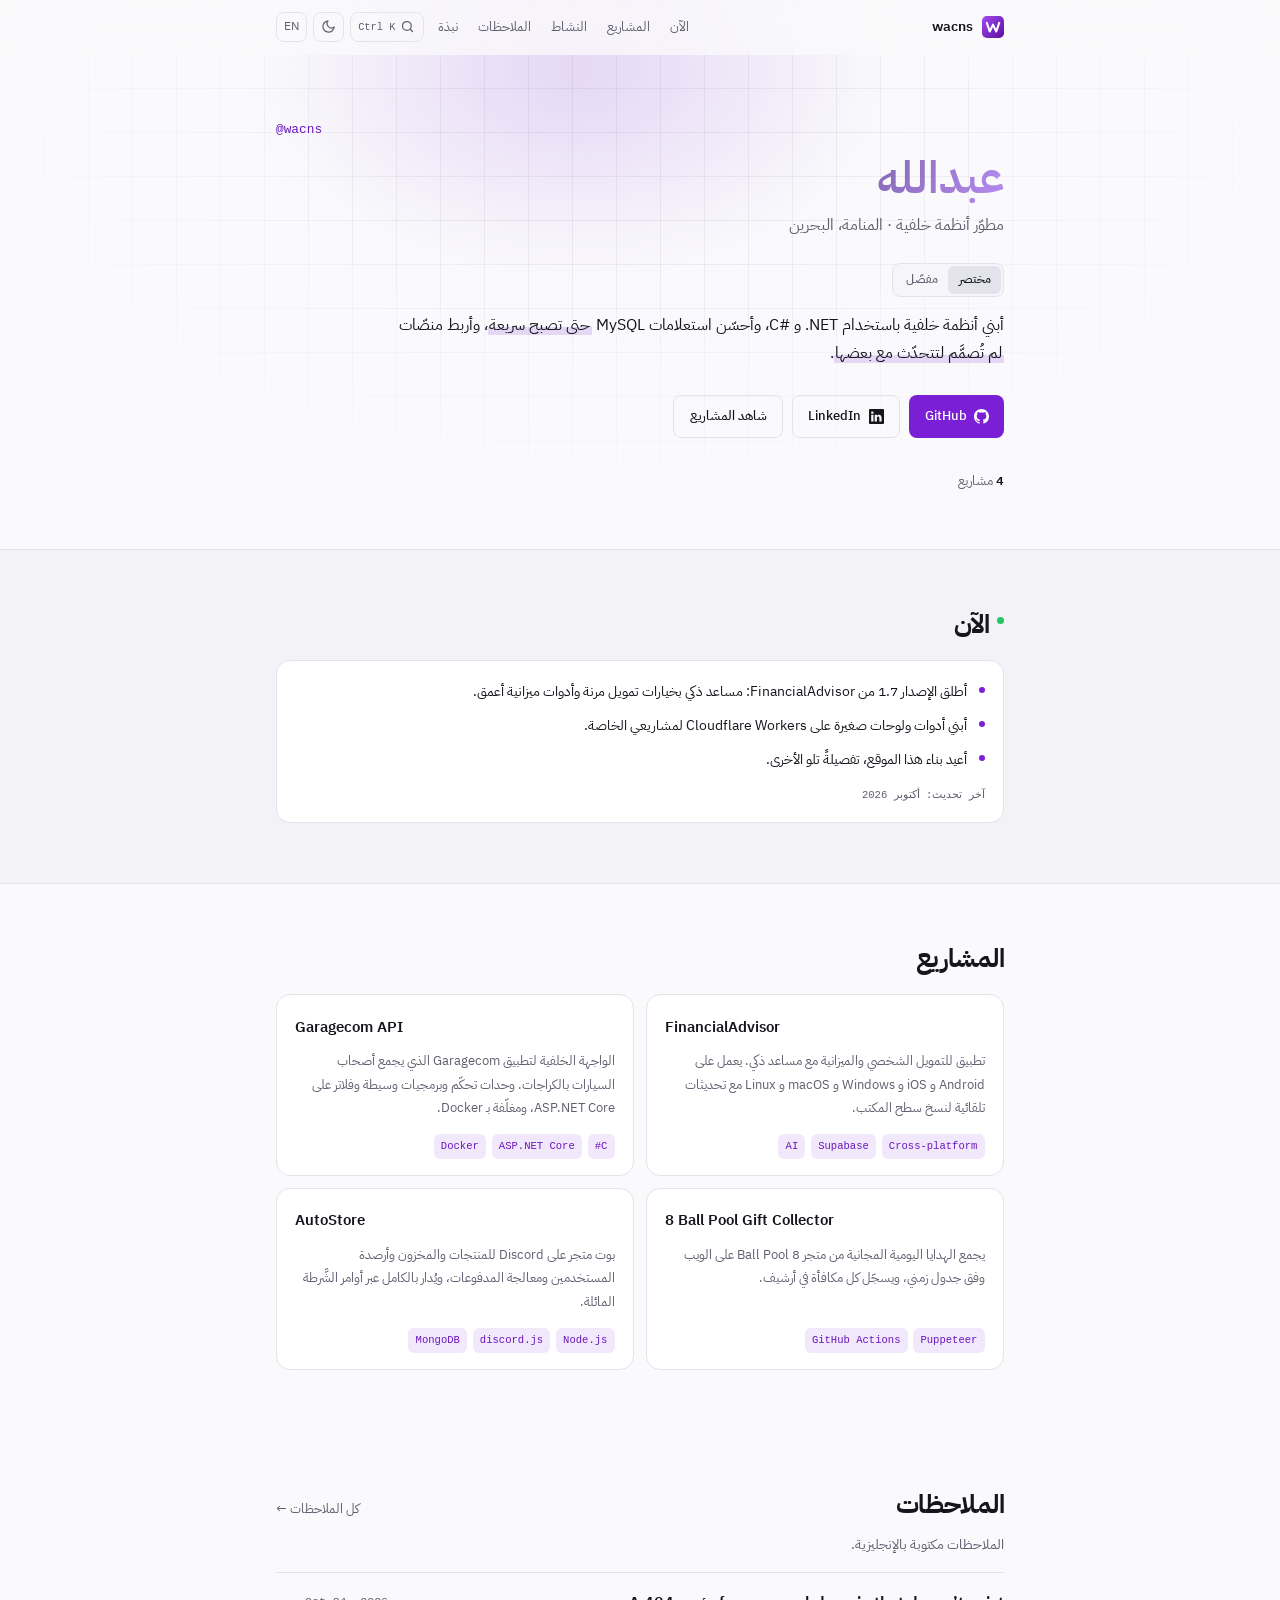
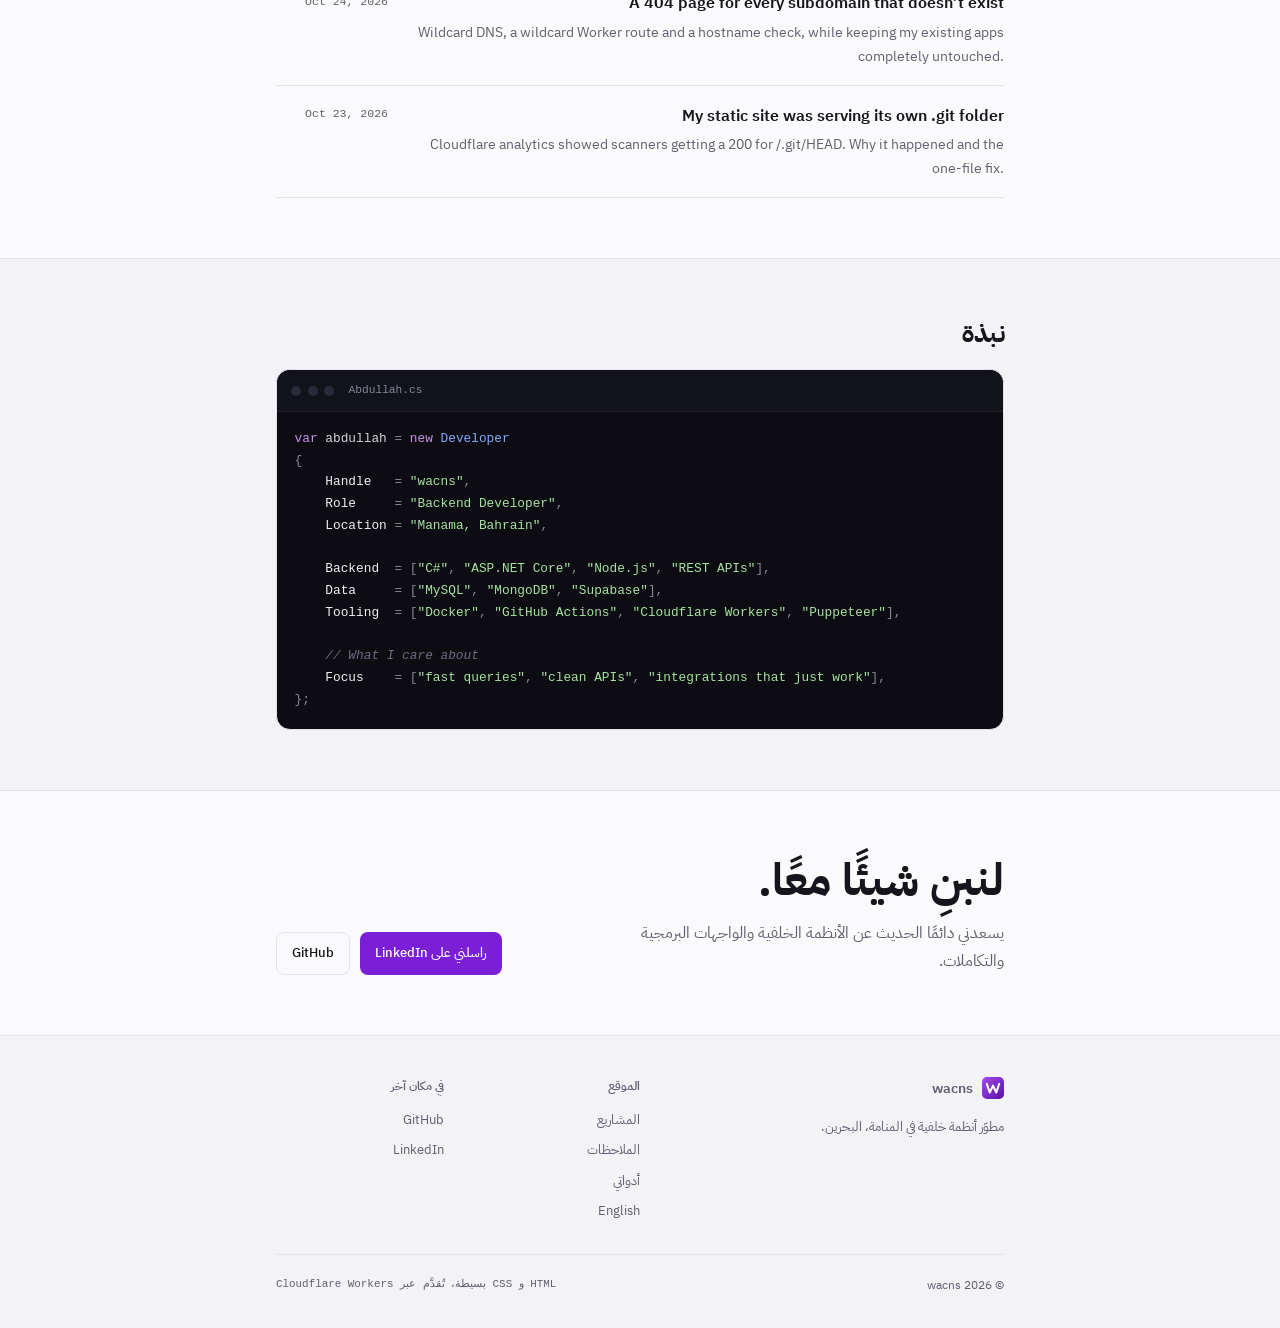
==== ar/index.html @ f0d02ed9 "Add notes, uses page, Arabic homepage, light theme, command palette and shared assets" ====
<!DOCTYPE html>
<html lang="ar" dir="rtl">
<head>
  <meta charset="utf-8">
  <meta name="viewport" content="width=device-width, initial-scale=1">
  <title>عبدالله — مطوّر أنظمة خلفية</title>
  <meta name="description" content="عبدالله (wacns) — مطوّر أنظمة خلفية في المنامة، البحرين. ‎.NET و C# و MySQL والتكاملات.">
  <meta name="theme-color" content="#0a0a0f">
  <link rel="icon" href="/favicon.svg" type="image/svg+xml">
  <link rel="canonical" href="https://wacns.com/ar/">
  <link rel="alternate" hreflang="en" href="https://wacns.com/">
  <link rel="alternate" hreflang="ar" href="https://wacns.com/ar/">
  <link rel="alternate" hreflang="x-default" href="https://wacns.com/">
  <meta property="og:type" content="website">
  <meta property="og:url" content="https://wacns.com/ar/">
  <meta property="og:title" content="عبدالله — مطوّر أنظمة خلفية">
  <meta property="og:description" content="عبدالله (wacns) — مطوّر أنظمة خلفية في المنامة، البحرين. ‎.NET و C# و MySQL والتكاملات.">
  <meta property="og:image" content="https://wacns.com/og.png">
  <meta property="og:image:width" content="1200">
  <meta property="og:image:height" content="630">
  <meta name="twitter:card" content="summary_large_image">
  <script>(function(){var d=document.documentElement,t=null;d.classList.add('js');try{t=localStorage.getItem('theme');}catch(e){}if(t!=='light'&&t!=='dark'){t=window.matchMedia&&matchMedia('(prefers-color-scheme: light)').matches?'light':'dark';}d.setAttribute('data-theme',t);})();</script>
  <link rel="preconnect" href="https://fonts.googleapis.com">
  <link rel="preconnect" href="https://fonts.gstatic.com" crossorigin>
  <link href="https://fonts.googleapis.com/css2?family=Inter:wght@300;400;500;600;700&amp;family=IBM+Plex+Sans+Arabic:wght@300;400;500;600;700&amp;display=swap" rel="stylesheet">
  <link rel="stylesheet" href="/assets/site.css">
</head>
<body>
  <div class="hero-fx" aria-hidden="true"><div class="hero-bg"></div><div class="hero-glow"></div></div>
  <a class="skip-link" href="#content">انتقل إلى المحتوى</a>
  <header class="topbar" id="topbar">
    <div class="wrap">
      <a class="brand" href="#top"><img src="/favicon.svg" alt="">wacns</a>
      <div class="topbar-right">
        <nav class="topnav" aria-label="الأقسام">
        <a href="#now" class="opt">الآن</a>
        <a href="#projects">المشاريع</a>
        <a href="#activity" class="opt">النشاط</a>
        <a href="#notes">الملاحظات</a>
        <a href="#about">نبذة</a>
        </nav>
        <button type="button" class="icon-btn" id="paletteBtn" aria-label="البحث والأوامر" aria-haspopup="dialog">
          <svg viewBox="0 0 24 24" aria-hidden="true"><circle cx="11" cy="11" r="7"/><path d="m20 20-3.5-3.5"/></svg><kbd>Ctrl K</kbd>
        </button>
        <button type="button" class="icon-btn" id="themeBtn" aria-label="تبديل المظهر">
          <svg class="theme-dark-only" viewBox="0 0 24 24" aria-hidden="true"><circle cx="12" cy="12" r="4"/><path d="M12 2v2M12 20v2M4.9 4.9l1.4 1.4M17.7 17.7l1.4 1.4M2 12h2M20 12h2M4.9 19.1l1.4-1.4M17.7 6.3l1.4-1.4"/></svg>
          <svg class="theme-light-only" viewBox="0 0 24 24" aria-hidden="true"><path d="M21 12.8A9 9 0 1 1 11.2 3a7 7 0 0 0 9.8 9.8z"/></svg>
        </button>
        <a class="icon-btn" href="/" hreflang="en" aria-label="Read this page in English" lang="en">EN</a>
      </div>
    </div>
  </header>

  <main id="content">
    <div class="hero wrap" id="top">
      <p class="handle" dir="ltr">@wacns</p>
      <h1>عبدالله</h1>
      <p class="role">مطوّر أنظمة خلفية · المنامة، البحرين</p>
      <div class="intro-toggle" id="introToggle" role="group" aria-label="طول التعريف">
        <button type="button" data-intro="short" aria-pressed="true">مختصر</button>
        <button type="button" data-intro="long" aria-pressed="false">مفصّل</button>
      </div>
      <p class="intro" data-intro-text="short">أبني أنظمة خلفية باستخدام <bdi>.NET</bdi> و <bdi>C#</bdi>، وأحسّن استعلامات MySQL <mark>حتى تصبح سريعة</mark>، وأربط منصّات <mark>لم تُصمَّم لتتحدّث مع بعضها</mark>.</p>
      <p class="intro" data-intro-text="long" hidden>أنا عبدالله، مطوّر أنظمة خلفية مقيم في المنامة، البحرين. أقضي معظم وقتي مع <bdi>C#</bdi> و <bdi>ASP.NET Core</bdi>: أصمّم واجهات برمجية، <mark>وأتتبّع استعلامات MySQL</mark> التي تبطؤ مع تراكم البيانات الحقيقية، وأولّد تقارير Word و Excel يعتمد عليها الناس فعلًا.</p>
      <p class="intro" data-intro-text="long" hidden>وخارج ذلك أبني مشاريعي الخاصة: تطبيق مالي يعمل على عدة منصّات، وأتمتة تعمل وفق جدول زمني، وخدمات صغيرة على Cloudflare Workers. غالبًا لأحلّ مشكلة تزعجني، <mark>ولأتعلّم شيئًا جديدًا</mark> في الطريق.</p>
      <div class="links">
        <a class="btn btn-primary" href="https://github.com/wacns" target="_blank" rel="noopener"><svg viewBox="0 0 16 16" aria-hidden="true"><path d="M8 0C3.58 0 0 3.58 0 8c0 3.54 2.29 6.53 5.47 7.59.4.07.55-.17.55-.38 0-.19-.01-.82-.01-1.49-2.01.37-2.53-.49-2.69-.94-.09-.23-.48-.94-.82-1.13-.28-.15-.68-.52-.01-.53.63-.01 1.08.58 1.23.82.72 1.21 1.87.87 2.33.66.07-.52.28-.87.51-1.07-1.78-.2-3.64-.89-3.64-3.95 0-.87.31-1.59.82-2.15-.08-.2-.36-1.02.08-2.12 0 0 .67-.21 2.2.82.64-.18 1.32-.27 2-.27.68 0 1.36.09 2 .27 1.53-1.04 2.2-.82 2.2-.82.44 1.1.16 1.92.08 2.12.51.56.82 1.27.82 2.15 0 3.07-1.87 3.75-3.65 3.95.29.25.54.73.54 1.48 0 1.07-.01 1.93-.01 2.2 0 .21.15.46.55.38A8.013 8.013 0 0016 8c0-4.42-3.58-8-8-8z"/></svg> GitHub</a>
        <a class="btn btn-ghost" href="https://www.linkedin.com/in/abdullah-mohammed-137928219" target="_blank" rel="noopener"><svg viewBox="0 0 16 16" aria-hidden="true"><path d="M0 1.15C0 .52.52 0 1.17 0h13.66C15.48 0 16 .52 16 1.15v13.7c0 .63-.52 1.15-1.17 1.15H1.17C.52 16 0 15.48 0 14.85V1.15zM4.75 13.4V6.17H2.35v7.23h2.4zM3.55 5.18c.84 0 1.36-.56 1.36-1.25-.02-.71-.52-1.25-1.34-1.25-.82 0-1.36.54-1.36 1.25 0 .7.52 1.25 1.33 1.25h.01zM8.48 13.4V9.36c0-.22.02-.43.08-.58.17-.43.57-.88 1.23-.88.87 0 1.22.66 1.22 1.64v3.86h2.4V9.26c0-2.22-1.18-3.25-2.76-3.25-1.27 0-1.84.7-2.16 1.2v.02h-.02l.02-.02V6.17h-2.4c.03.68 0 7.23 0 7.23h2.4z"/></svg> LinkedIn</a>
        <a class="btn btn-ghost" href="#projects">شاهد المشاريع</a>
      </div>
      <ul class="stats" aria-label="نظرة سريعة">
        <li id="statContrib" hidden><strong id="statContribN"></strong> مساهمة هذا العام</li>
        <li><strong id="statProjects">4</strong> مشاريع</li>
        <li id="statSince" hidden>على GitHub منذ <strong id="statSinceN"></strong></li>
      </ul>
    </div>

    <div class="band alt"><section class="wrap reveal" id="now" aria-labelledby="now-heading">
      <h2 id="now-heading"><span class="pulse" aria-hidden="true"></span>الآن</h2>
      <div class="panel now">
        <ul>
          <li>أطلق الإصدار 1.7 من FinancialAdvisor: مساعد ذكي بخيارات تمويل مرنة وأدوات ميزانية أعمق.</li>
          <li>أبني أدوات ولوحات صغيرة على Cloudflare Workers لمشاريعي الخاصة.</li>
          <li>أعيد بناء هذا الموقع، تفصيلةً تلو الأخرى.</li>
        </ul>
        <p class="now-updated">آخر تحديث: أكتوبر 2026</p>
      </div>
    </section></div>

    <div class="band"><section class="wrap" id="projects" aria-labelledby="projects-heading">
      <h2 id="projects-heading" class="reveal">المشاريع</h2>
      <div class="projects">
        <article class="card reveal" data-repo="wacns/financial-advisor-releases">
          <h3 class="card-title" lang="en" dir="auto">FinancialAdvisor</h3>
          <p class="card-desc">تطبيق للتمويل الشخصي والميزانية مع مساعد ذكي. يعمل على Android و iOS و Windows و macOS و Linux مع تحديثات تلقائية لنسخ سطح المكتب.</p>
          <ul class="tags" lang="en"><li>Cross-platform</li><li>Supabase</li><li>AI</li></ul>
          <p class="card-meta"></p>
        </article>
        <article class="card reveal" data-repo="wacns/api.garagecom">
          <h3 class="card-title" lang="en" dir="auto">Garagecom API</h3>
          <p class="card-desc">الواجهة الخلفية لتطبيق Garagecom الذي يجمع أصحاب السيارات بالكراجات. وحدات تحكّم وبرمجيات وسيطة وفلاتر على <bdi>ASP.NET Core</bdi>، ومغلّفة بـ Docker.</p>
          <ul class="tags" lang="en"><li>C#</li><li>ASP.NET Core</li><li>Docker</li></ul>
          <p class="card-meta"></p>
        </article>
        <article class="card reveal" data-repo="wacns/8bp-free-gift-collector">
          <h3 class="card-title" lang="en" dir="auto">8 Ball Pool Gift Collector</h3>
          <p class="card-desc">يجمع الهدايا اليومية المجانية من متجر 8 Ball Pool على الويب وفق جدول زمني، ويسجّل كل مكافأة في أرشيف.</p>
          <ul class="tags" lang="en"><li>Puppeteer</li><li>GitHub Actions</li></ul>
          <p class="card-meta"></p>
        </article>
        <article class="card reveal" data-repo="wacns/AutoStore-WACNS">
          <h3 class="card-title" lang="en" dir="auto">AutoStore</h3>
          <p class="card-desc">بوت متجر على Discord للمنتجات والمخزون وأرصدة المستخدمين ومعالجة المدفوعات، ويُدار بالكامل عبر أوامر الشَّرطة المائلة.</p>
          <ul class="tags" lang="en"><li>Node.js</li><li>discord.js</li><li>MongoDB</li></ul>
          <p class="card-meta"></p>
        </article>
      </div>
    </section></div>

    <div class="band alt" id="activityBand" hidden><section class="wrap reveal" id="activity" aria-labelledby="activity-heading">
      <h2 id="activity-heading">النشاط</h2>
      <div class="panel">
        <p class="activity-total"><strong id="activityCount"></strong> <span>مساهمة على GitHub خلال العام الماضي</span></p>
        <div class="activity-graph" id="activityGraph" role="img" aria-label="مخطط مساهمات GitHub خلال العام الماضي"></div>
        <div class="activity-legend" aria-hidden="true">أقل <i class="l0"></i><i class="l1"></i><i class="l2"></i><i class="l3"></i><i class="l4"></i> أكثر</div>
      </div>
    </section></div>

    <div class="band"><section class="wrap reveal" id="notes" aria-labelledby="notes-heading">
      <div class="section-head">
        <h2 id="notes-heading">الملاحظات</h2>
        <a class="more-link" href="/notes/">كل الملاحظات ←</a>
      </div>
      <p class="notes-lang">الملاحظات مكتوبة بالإنجليزية.</p>
      <ul class="note-list">
        <li lang="en" dir="ltr"><a href="/notes/subdomain-404-worker/">
          <time class="note-date" datetime="2026-10-24">Oct 24, 2026</time>
          <span><span class="note-title">A 404 page for every subdomain that doesn’t exist</span><span class="note-sum">Wildcard DNS, a wildcard Worker route and a hostname check, while keeping my existing apps completely untouched.</span></span>
        </a></li>
        <li lang="en" dir="ltr"><a href="/notes/git-folder-exposed/">
          <time class="note-date" datetime="2026-10-23">Oct 23, 2026</time>
          <span><span class="note-title">My static site was serving its own .git folder</span><span class="note-sum">Cloudflare analytics showed scanners getting a 200 for /.git/HEAD. Why it happened and the one-file fix.</span></span>
        </a></li>
      </ul>
    </section></div>

    <div class="band alt"><section class="wrap reveal" id="about" aria-labelledby="about-heading">
      <h2 id="about-heading">نبذة</h2>
      <div class="code-card">
        <div class="code-bar" aria-hidden="true"><i></i><i></i><i></i><span>Abdullah.cs</span></div>
<pre><code><span class="tk-kw">var</span> abdullah <span class="tk-pu">=</span> <span class="tk-kw">new</span> <span class="tk-ty">Developer</span>
<span class="tk-pu">{</span>
    <span class="tk-pr">Handle</span>   <span class="tk-pu">=</span> <span class="tk-str">&quot;wacns&quot;</span><span class="tk-pu">,</span>
    <span class="tk-pr">Role</span>     <span class="tk-pu">=</span> <span class="tk-str">&quot;Backend Developer&quot;</span><span class="tk-pu">,</span>
    <span class="tk-pr">Location</span> <span class="tk-pu">=</span> <span class="tk-str">&quot;Manama, Bahrain&quot;</span><span class="tk-pu">,</span>

    <span class="tk-pr">Backend</span>  <span class="tk-pu">=</span> <span class="tk-pu">[</span><span class="tk-str">&quot;C#&quot;</span><span class="tk-pu">, </span><span class="tk-str">&quot;ASP.NET Core&quot;</span><span class="tk-pu">, </span><span class="tk-str">&quot;Node.js&quot;</span><span class="tk-pu">, </span><span class="tk-str">&quot;REST APIs&quot;</span><span class="tk-pu">]</span><span class="tk-pu">,</span>
    <span class="tk-pr">Data</span>     <span class="tk-pu">=</span> <span class="tk-pu">[</span><span class="tk-str">&quot;MySQL&quot;</span><span class="tk-pu">, </span><span class="tk-str">&quot;MongoDB&quot;</span><span class="tk-pu">, </span><span class="tk-str">&quot;Supabase&quot;</span><span class="tk-pu">]</span><span class="tk-pu">,</span>
    <span class="tk-pr">Tooling</span>  <span class="tk-pu">=</span> <span class="tk-pu">[</span><span class="tk-str">&quot;Docker&quot;</span><span class="tk-pu">, </span><span class="tk-str">&quot;GitHub Actions&quot;</span><span class="tk-pu">, </span><span class="tk-str">&quot;Cloudflare Workers&quot;</span><span class="tk-pu">, </span><span class="tk-str">&quot;Puppeteer&quot;</span><span class="tk-pu">]</span><span class="tk-pu">,</span>

    <span class="tk-cm">// What I care about</span>
    <span class="tk-pr">Focus</span>    <span class="tk-pu">=</span> <span class="tk-pu">[</span><span class="tk-str">&quot;fast queries&quot;</span><span class="tk-pu">, </span><span class="tk-str">&quot;clean APIs&quot;</span><span class="tk-pu">, </span><span class="tk-str">&quot;integrations that just work&quot;</span><span class="tk-pu">]</span><span class="tk-pu">,</span>
<span class="tk-pu">};</span></code></pre>
      </div>
    </section></div>

    <div class="band"><section class="wrap reveal cta" aria-labelledby="cta-heading">
      <div>
        <h2 id="cta-heading">لنبنِ شيئًا معًا.</h2>
        <p>يسعدني دائمًا الحديث عن الأنظمة الخلفية والواجهات البرمجية والتكاملات.</p>
      </div>
      <div class="links">
        <a class="btn btn-primary" href="https://www.linkedin.com/in/abdullah-mohammed-137928219" target="_blank" rel="noopener">راسلني على LinkedIn</a>
        <a class="btn btn-ghost" href="https://github.com/wacns" target="_blank" rel="noopener">GitHub</a>
      </div>
    </section></div>
  </main>

  <footer>
    <div class="wrap">
      <div class="footer-grid">
        <div class="footer-about">
          <a class="brand" href="/ar/"><img src="/favicon.svg" alt="">wacns</a>
          <p>مطوّر أنظمة خلفية في المنامة، البحرين.</p>
        </div>
        <div class="footer-col">
          <h3>الموقع</h3>
          <ul>
            <li><a href="/ar/#projects">المشاريع</a></li>
            <li><a href="/notes/">الملاحظات</a></li>
            <li><a href="/uses/">أدواتي</a></li>
            <li><a href="/" lang="en" hreflang="en">English</a></li>
          </ul>
        </div>
        <div class="footer-col">
          <h3>في مكان آخر</h3>
          <ul>
            <li><a href="https://github.com/wacns" target="_blank" rel="noopener">GitHub</a></li>
            <li><a href="https://www.linkedin.com/in/abdullah-mohammed-137928219" target="_blank" rel="noopener">LinkedIn</a></li>
          </ul>
        </div>
      </div>
      <div class="footer-bottom">
        <span>© 2026 wacns</span>
        <span class="colophon">HTML و CSS بسيطة، تُقدَّم عبر Cloudflare Workers<br><span id="lastDeploy" hidden></span></span>
      </div>
    </div>
  </footer>
  <div class="palette" id="palette" role="dialog" aria-modal="true" aria-label="لوحة الأوامر" hidden>
    <div class="palette-box">
      <input class="palette-input" type="text" role="combobox" aria-expanded="true" aria-controls="paletteList" aria-autocomplete="list" aria-label="البحث والأوامر" autocomplete="off" spellcheck="false">
      <!-- [html-validate-disable-next prefer-native-element -- filterable command list; a native select can't type-to-filter] -->
      <ul class="palette-list" id="paletteList" role="listbox" aria-label="البحث والأوامر"></ul>
      <div class="palette-hint" aria-hidden="true"></div>
    </div>
  </div>
  <div class="toast" id="toast" role="status" aria-live="polite"></div>

  <script src="/assets/site.js" defer></script>
</body>
</html>
---- assets/site.css ----
/* wacns.com — shared styles for every page */

*, *::before, *::after { box-sizing: border-box; margin: 0; padding: 0; }

/* ── Theme tokens ── */
:root {
  color-scheme: dark;
  --bg:          #0a0a0f;
  --band:        #0e0e15;
  --card-bg:     #12121a;
  --card-border: #1e1e2e;
  --field-bg:    #0c0c12;
  --accent:      #8A2BE2;
  --accent-text: #a66bf0;
  --accent-rgb:  138, 43, 226;
  --text:        #f0f0f5;
  --muted:       #888899;
  --grid-line:   rgba(255, 255, 255, 0.045);
  --glow:        0.28;
  --topbar-bg:   rgba(10, 10, 15, 0.72);
  --mark:        rgba(166, 107, 240, 0.32);
  --hm0: #1a1a26; --hm1: #3b1d63; --hm2: #5b25a0; --hm3: #7a2bd6; --hm4: #a66bf0;
  --mono: 'SF Mono', 'Fira Code', 'Cascadia Code', monospace;
  --sans: 'Inter', 'IBM Plex Sans Arabic', sans-serif;
}
html[data-theme="light"] {
  color-scheme: light;
  --bg:          #fafafc;
  --band:        #f2f2f7;
  --card-bg:     #ffffff;
  --card-border: #e3e3ec;
  --field-bg:    #f6f6fa;
  --accent:      #7a1fd6;
  --accent-text: #6a17bd;
  --accent-rgb:  122, 31, 214;
  --text:        #15151d;
  --muted:       #5f5f70;
  --grid-line:   rgba(20, 20, 40, 0.06);
  --glow:        0.16;
  --topbar-bg:   rgba(250, 250, 252, 0.78);
  --mark:        rgba(122, 31, 214, 0.16);
  --hm0: #ececf3; --hm1: #dcc6f7; --hm2: #b98cef; --hm3: #9050e0; --hm4: #6a17bd;
}

html { scroll-behavior: smooth; scroll-padding-top: 64px; }
body {
  background: var(--bg);
  color: var(--text);
  font-family: var(--sans);
  line-height: 1.55;
  min-height: 100vh;
  position: relative;
  z-index: 0;
}
html[lang="ar"] body { --sans: 'IBM Plex Sans Arabic', 'Inter', sans-serif; line-height: 1.75; }
a { color: inherit; }
.wrap { max-width: 760px; margin: 0 auto; padding: 0 1rem; }

/* ── Accessibility ── */
.skip-link {
  position: absolute;
  top: 0.5rem; left: 0.5rem;
  z-index: 100;
  padding: 0.55rem 0.9rem;
  border-radius: 8px;
  background: var(--accent);
  color: #fff;
  font-size: 0.85rem;
  font-weight: 500;
  text-decoration: none;
  transform: translateY(-160%);
  transition: transform 0.15s;
}
.skip-link:focus { transform: none; }
:focus-visible {
  outline: 2px solid var(--accent-text);
  outline-offset: 3px;
  border-radius: 4px;
}
.visually-hidden {
  position: absolute !important;
  width: 1px; height: 1px;
  overflow: hidden;
  clip: rect(0 0 0 0);
  white-space: nowrap;
}

/* ── Hero background ── */
.hero-fx {
  position: absolute;
  top: 0; left: 0; right: 0;
  height: 620px;
  overflow: hidden;
  z-index: -1;
  pointer-events: none;
}
.hero-bg {
  position: absolute;
  inset: 0;
  background-image:
    linear-gradient(var(--grid-line) 1px, transparent 1px),
    linear-gradient(90deg, var(--grid-line) 1px, transparent 1px);
  background-size: 44px 44px;
  -webkit-mask-image: radial-gradient(ellipse 70% 75% at 50% 25%, #000 25%, transparent 75%);
          mask-image: radial-gradient(ellipse 70% 75% at 50% 25%, #000 25%, transparent 75%);
  animation: grid-drift 24s linear infinite;
}
.hero-glow {
  position: absolute;
  top: -140px; left: 50%;
  width: 640px; height: 420px;
  transform: translateX(-60%);
  background: radial-gradient(closest-side, rgba(var(--accent-rgb), var(--glow)), transparent);
  filter: blur(20px);
  animation: glow 9s ease-in-out infinite alternate;
}
@keyframes grid-drift { to { background-position: 44px 44px, 44px 44px; } }
@keyframes glow {
  from { transform: translateX(-60%) scale(1);    opacity: 0.8; }
  to   { transform: translateX(-40%) scale(1.15); opacity: 1; }
}

/* ── Reveal on scroll ── */
.js .reveal { opacity: 0; transform: translateY(14px); transition: opacity 0.6s ease, transform 0.6s ease; }
.js .reveal.in { opacity: 1; transform: none; }

/* ── Top bar ── */
.topbar {
  position: sticky;
  top: 0;
  z-index: 20;
  background: var(--topbar-bg);
  -webkit-backdrop-filter: blur(12px);
          backdrop-filter: blur(12px);
  border-bottom: 1px solid transparent;
  transition: border-color 0.2s;
}
.topbar.scrolled, .topbar.solid { border-bottom-color: var(--card-border); }
.topbar .wrap { display: flex; align-items: center; justify-content: space-between; gap: 0.75rem; height: 54px; }
.brand {
  display: inline-flex;
  align-items: center;
  gap: 0.55rem;
  text-decoration: none;
  font-weight: 600;
  font-size: 0.9rem;
}
.brand img { width: 22px; height: 22px; }
.topbar-right { display: flex; align-items: center; gap: 0.35rem; }
.topnav { display: flex; gap: 0.15rem; }
.topnav a {
  color: var(--muted);
  text-decoration: none;
  font-size: 0.8rem;
  padding: 0.35rem 0.55rem;
  border-radius: 7px;
  transition: color 0.15s, background 0.15s;
}
.topnav a:hover { color: var(--text); }
.topnav a.active { color: var(--text); background: var(--card-border); }
.icon-btn {
  display: inline-flex;
  align-items: center;
  justify-content: center;
  gap: 0.3rem;
  height: 30px;
  min-width: 30px;
  padding: 0 0.45rem;
  border: 1px solid var(--card-border);
  border-radius: 8px;
  background: transparent;
  color: var(--muted);
  font: inherit;
  font-size: 0.72rem;
  text-decoration: none;
  cursor: pointer;
  transition: color 0.15s, border-color 0.15s;
}
.icon-btn:hover { color: var(--text); border-color: rgba(var(--accent-rgb), 0.5); }
.icon-btn svg { width: 15px; height: 15px; fill: none; stroke: currentColor; stroke-width: 2; stroke-linecap: round; stroke-linejoin: round; }
.icon-btn kbd { font-family: var(--mono); font-size: 0.65rem; }
.theme-dark-only, html[data-theme="light"] .theme-light-only { display: inline; }
.theme-light-only, html[data-theme="light"] .theme-dark-only { display: none; }
@media (max-width: 560px) {
  .topnav a.opt { display: none; }
  .icon-btn kbd { display: none; }
}
@media (max-width: 480px) { .topnav { display: none; } }

/* ── Bands & headings ── */
.band { padding: 3.75rem 0; }
.band.alt { background: var(--band); border-top: 1px solid var(--card-border); border-bottom: 1px solid var(--card-border); }
.band[hidden] { display: none; }
h2 {
  font-size: 1.6rem;
  font-weight: 700;
  letter-spacing: -0.6px;
  line-height: 1.2;
  margin-bottom: 1.25rem;
}
.section-head { display: flex; align-items: baseline; justify-content: space-between; gap: 1rem; margin-bottom: 1.25rem; }
.section-head h2 { margin-bottom: 0; }
.more-link { font-size: 0.82rem; color: var(--muted); text-decoration: none; white-space: nowrap; }
.more-link:hover { color: var(--text); }

/* ── Intro ── */
.hero { padding-top: 4rem; padding-bottom: 3.5rem; }
.handle { font-family: var(--mono); font-size: 0.8rem; color: var(--accent-text); margin-bottom: 0.75rem; }
h1 {
  background: linear-gradient(120deg, var(--text) 30%, #b58cf2);
  -webkit-background-clip: text;
          background-clip: text;
  color: transparent;
  font-size: 2.8rem;
  font-weight: 600;
  letter-spacing: -0.8px;
  line-height: 1.15;
}
html[lang="ar"] h1 { letter-spacing: 0; }
.role { color: var(--muted); font-size: 1rem; margin-top: 0.35rem; }

.intro-toggle {
  display: inline-flex;
  margin-top: 1.5rem;
  padding: 2px;
  border: 1px solid var(--card-border);
  border-radius: 8px;
  background: var(--field-bg);
}
.intro-toggle button {
  border: none;
  background: transparent;
  color: var(--muted);
  font: inherit;
  font-size: 0.72rem;
  font-weight: 500;
  padding: 0.25rem 0.65rem;
  border-radius: 6px;
  cursor: pointer;
}
.intro-toggle button[aria-pressed="true"] { background: var(--card-border); color: var(--text); }
.intro { margin-top: 0.9rem; font-size: 1rem; font-weight: 300; max-width: 62ch; }
.intro[hidden] { display: none; }
.intro + .intro { margin-top: 0.9rem; }
html[lang="ar"] .intro { font-weight: 400; }

/* Highlighter accents */
mark {
  color: inherit;
  background: linear-gradient(transparent 58%, var(--mark) 58%, var(--mark) 92%, transparent 92%) no-repeat 0 0 / 0% 100%;
  padding: 0 0.1em;
  transition: background-size 0.9s cubic-bezier(.2, .7, .2, 1) 0.35s;
}
html[dir="rtl"] mark { background-position: 100% 0; }
mark.in, .no-js mark { background-size: 100% 100%; }

/* ── Buttons ── */
.links { display: flex; flex-wrap: wrap; gap: 0.6rem; margin-top: 1.75rem; }
.btn {
  display: inline-flex;
  align-items: center;
  gap: 0.45rem;
  padding: 0.55rem 0.95rem;
  border-radius: 8px;
  font-size: 0.82rem;
  font-weight: 500;
  text-decoration: none;
  transition: opacity 0.15s, background 0.15s, border-color 0.15s;
}
.btn svg { width: 15px; height: 15px; fill: currentColor; }
.btn-primary { background: var(--accent); color: #fff; }
.btn-primary:hover { opacity: 0.85; }
.btn-ghost { border: 1px solid var(--card-border); color: var(--text); }
.btn-ghost:hover { border-color: rgba(var(--accent-rgb), 0.5); }

/* ── Stats ── */
.stats {
  display: flex;
  flex-wrap: wrap;
  gap: 0.5rem 1.4rem;
  margin-top: 2rem;
  list-style: none;
  font-size: 0.82rem;
  color: var(--muted);
}
.stats li[hidden] { display: none; }
.stats strong { color: var(--text); font-weight: 600; font-variant-numeric: tabular-nums; }

/* ── Now ── */
.pulse {
  display: inline-block;
  width: 7px; height: 7px;
  border-radius: 50%;
  background: #22c55e;
  margin-inline-end: 0.45rem;
  vertical-align: 0.35em;
  box-shadow: 0 0 0 0 rgba(34, 197, 94, 0.6);
  animation: pulse 2s ease-out infinite;
}
@keyframes pulse { to { box-shadow: 0 0 0 7px rgba(34, 197, 94, 0); } }
.panel {
  background: var(--card-bg);
  border: 1px solid var(--card-border);
  border-radius: 14px;
  padding: 1.1rem 1.15rem;
}
.now ul { list-style: none; display: flex; flex-direction: column; gap: 0.55rem; }
.now li { position: relative; padding-inline-start: 1.1rem; font-size: 0.9rem; font-weight: 300; }
html[lang="ar"] .now li { font-weight: 400; }
.now li::before {
  content: "";
  position: absolute;
  inset-inline-start: 0; top: 0.6em;
  width: 6px; height: 6px;
  border-radius: 50%;
  background: var(--accent);
}
.now-updated { margin-top: 0.85rem; font-family: var(--mono); font-size: 0.66rem; color: var(--muted); }

/* ── Projects ── */
.projects { display: grid; grid-template-columns: 1fr; gap: 0.75rem; }
@media (min-width: 600px) { .projects { grid-template-columns: repeat(2, 1fr); } }
.card {
  background: var(--card-bg);
  border: 1px solid var(--card-border);
  border-radius: 14px;
  padding: 1.15rem 1.15rem 1rem;
  display: flex;
  flex-direction: column;
  gap: 0.55rem;
  transition: border-color 0.2s;
}
.card:hover { border-color: rgba(var(--accent-rgb), 0.35); }
.card-title { font-size: 0.95rem; font-weight: 600; }
.card-desc { font-size: 0.84rem; color: var(--muted); }
.tags { margin-top: auto; padding-top: 0.35rem; display: flex; flex-wrap: wrap; gap: 0.35rem; list-style: none; }
.tags li {
  font-family: var(--mono);
  font-size: 0.66rem;
  color: var(--accent-text);
  background: rgba(var(--accent-rgb), 0.1);
  border-radius: 6px;
  padding: 0.2rem 0.45rem;
}
.card-meta { display: flex; flex-wrap: wrap; gap: 0.85rem; font-family: var(--mono); font-size: 0.66rem; color: var(--muted); }
.card-meta:empty { display: none; }
.lang-dot {
  display: inline-block;
  width: 7px; height: 7px;
  border-radius: 50%;
  background: var(--accent);
  margin-inline-end: 0.35rem;
  vertical-align: 1px;
}

/* ── Activity ── */
.activity-total { font-size: 0.9rem; margin-bottom: 0.85rem; }
.activity-total strong { font-weight: 600; }
.activity-total span { color: var(--muted); font-weight: 300; }
.activity-graph { direction: ltr; }
.activity-graph svg { display: block; width: 100%; height: auto; }
.hm .h0 { fill: var(--hm0); } .hm .h1 { fill: var(--hm1); } .hm .h2 { fill: var(--hm2); }
.hm .h3 { fill: var(--hm3); } .hm .h4 { fill: var(--hm4); }
.activity-legend {
  display: flex;
  align-items: center;
  justify-content: flex-end;
  gap: 0.25rem;
  margin-top: 0.6rem;
  font-family: var(--mono);
  font-size: 0.62rem;
  color: var(--muted);
  direction: ltr;
}
.activity-legend i { width: 9px; height: 9px; border-radius: 2px; display: inline-block; }
.activity-legend .l0 { background: var(--hm0); } .activity-legend .l1 { background: var(--hm1); }
.activity-legend .l2 { background: var(--hm2); } .activity-legend .l3 { background: var(--hm3); }
.activity-legend .l4 { background: var(--hm4); }

/* ── Code card (always dark, like an editor) ── */
.code-card {
  position: relative;
  background: #0c0c12;
  border: 1px solid var(--card-border);
  border-radius: 14px;
  overflow: hidden;
  direction: ltr;
  text-align: left;
}
.code-bar {
  display: flex;
  align-items: center;
  gap: 0.4rem;
  padding: 0.65rem 0.9rem;
  border-bottom: 1px solid #1e1e2e;
  background: #12121a;
}
.code-bar i { width: 10px; height: 10px; border-radius: 50%; background: #2a2a3a; }
.code-bar span { margin-left: 0.5rem; font-family: var(--mono); font-size: 0.7rem; color: #888899; }
.code-card pre {
  margin: 0;
  padding: 1rem 1.1rem 1.15rem;
  overflow-x: auto;
  font-family: var(--mono);
  font-size: 0.8rem;
  line-height: 1.7;
  color: #d4d4e0;
  tab-size: 4;
}
.tk-kw  { color: #c792ea; }
.tk-ty  { color: #82aaff; }
.tk-pr  { color: #f0f0f5; }
.tk-str { color: #a5e3a0; }
.tk-cm  { color: #6c6c82; font-style: italic; }
.tk-pu  { color: #888899; }
.tk-fn  { color: #ffcb6b; }
@media (max-width: 600px) {
  .code-card pre { font-size: 0.7rem; padding-right: 2rem; }
  .code-card.scrolls::after {
    content: "";
    position: absolute;
    top: 41px; right: 0; bottom: 0;
    width: 2rem;
    background: linear-gradient(90deg, transparent, #0c0c12);
    pointer-events: none;
  }
}

/* ── Notes list ── */
.note-list { list-style: none; display: flex; flex-direction: column; }
.note-list li { border-top: 1px solid var(--card-border); }
.note-list li:last-child { border-bottom: 1px solid var(--card-border); }
.note-list a {
  display: grid;
  grid-template-columns: 1fr;
  gap: 0.2rem;
  padding: 1rem 0;
  text-decoration: none;
}
@media (min-width: 600px) { .note-list a { grid-template-columns: 7rem 1fr; gap: 1rem; } }
.note-date { font-family: var(--mono); font-size: 0.72rem; color: var(--muted); padding-top: 0.15rem; }
.note-title { font-weight: 600; font-size: 0.98rem; transition: color 0.15s; }
.note-list a:hover .note-title { color: var(--accent-text); }
.note-sum { display: block; font-size: 0.85rem; color: var(--muted); margin-top: 0.2rem; }

/* ── Call to action ── */
.cta { display: flex; flex-wrap: wrap; align-items: flex-end; justify-content: space-between; gap: 1.5rem; }
.cta h2 { font-size: clamp(2rem, 6vw, 2.8rem); letter-spacing: -1.2px; line-height: 1.05; margin-bottom: 0.6rem; }
html[lang="ar"] .cta h2 { letter-spacing: 0; line-height: 1.3; }
.cta p { color: var(--muted); max-width: 42ch; }
.cta .links { margin-top: 0; }

/* ── Article (notes, uses) ── */
.page-head { padding-top: 3.5rem; padding-bottom: 1.5rem; }
.crumbs { font-size: 0.8rem; color: var(--muted); margin-bottom: 1.25rem; }
.crumbs a { text-decoration: none; }
.crumbs a:hover { color: var(--text); }
.page-head h1 { font-size: clamp(2rem, 6vw, 2.6rem); letter-spacing: -1px; line-height: 1.12; }
.page-meta { margin-top: 0.8rem; font-family: var(--mono); font-size: 0.72rem; color: var(--muted); }
.lede { margin-top: 1rem; font-size: 1.05rem; color: var(--muted); max-width: 60ch; }
.prose { padding-bottom: 4rem; font-size: 0.98rem; }
.prose > * + * { margin-top: 1.1rem; }
.prose h2 { font-size: 1.3rem; margin: 2.4rem 0 0; }
.prose h3 { font-size: 1.02rem; margin-top: 1.8rem; }
.prose p, .prose li { max-width: 68ch; }
.prose ul, .prose ol { padding-inline-start: 1.25rem; }
.prose li + li { margin-top: 0.35rem; }
.prose a { color: var(--accent-text); text-underline-offset: 3px; }
.prose code {
  font-family: var(--mono);
  font-size: 0.85em;
  background: rgba(var(--accent-rgb), 0.1);
  border-radius: 5px;
  padding: 0.1em 0.35em;
}
.prose .code-card code, .prose .code-card pre code { background: none; padding: 0; font-size: inherit; border-radius: 0; }
.prose .code-card { margin-top: 1.25rem; }
.prose blockquote {
  border-inline-start: 3px solid var(--accent);
  padding: 0.2rem 0 0.2rem 1rem;
  color: var(--muted);
}
.callout {
  background: var(--card-bg);
  border: 1px solid var(--card-border);
  border-radius: 12px;
  padding: 0.9rem 1rem;
  font-size: 0.9rem;
}
.callout strong { color: var(--text); }
.uses-group { margin-top: 2.2rem; }
.uses-list { list-style: none; padding: 0 !important; display: flex; flex-direction: column; }
.uses-list li { display: grid; grid-template-columns: 1fr; gap: 0.1rem; padding: 0.75rem 0; border-top: 1px solid var(--card-border); max-width: none; }
.uses-list li + li { margin-top: 0; }
@media (min-width: 600px) { .uses-list li { grid-template-columns: 11rem 1fr; gap: 1rem; } }
.uses-list strong { font-weight: 600; font-size: 0.92rem; }
.uses-list span { color: var(--muted); font-size: 0.9rem; }

/* ── Footer ── */
footer {
  background: var(--band);
  border-top: 1px solid var(--card-border);
  color: var(--muted);
  font-size: 0.8rem;
  padding: 2.5rem 0 2rem;
}
.footer-grid { display: grid; grid-template-columns: 1fr 1fr; gap: 1.75rem; }
@media (min-width: 600px) { .footer-grid { grid-template-columns: 2fr 1fr 1fr; } }
.footer-about { grid-column: 1 / -1; }
@media (min-width: 600px) { .footer-about { grid-column: auto; } }
.footer-about p { margin-top: 0.6rem; max-width: 32ch; }
.footer-col h3 { font-size: 0.66rem; font-weight: 600; letter-spacing: 0.12em; text-transform: uppercase; margin-bottom: 0.75rem; }
html[lang="ar"] .footer-col h3 { letter-spacing: 0; font-size: 0.75rem; }
.footer-col ul { list-style: none; display: flex; flex-direction: column; gap: 0.5rem; }
footer a { text-decoration: none; transition: color 0.15s; }
footer a:hover { color: var(--text); }
.footer-bottom {
  display: flex;
  flex-wrap: wrap;
  justify-content: space-between;
  gap: 0.5rem 1rem;
  margin-top: 2rem;
  padding-top: 1.25rem;
  border-top: 1px solid var(--card-border);
  font-size: 0.75rem;
}
.colophon { font-family: var(--mono); font-size: 0.68rem; }
.colophon a { text-decoration: underline; text-underline-offset: 2px; }

/* ── Command palette ── */
.palette {
  position: fixed;
  inset: 0;
  z-index: 50;
  display: flex;
  align-items: flex-start;
  justify-content: center;
  padding: 12vh 1rem 1rem;
  background: rgba(5, 5, 10, 0.55);
  -webkit-backdrop-filter: blur(4px);
          backdrop-filter: blur(4px);
}
.palette[hidden] { display: none; }
.palette-box {
  width: 100%;
  max-width: 520px;
  background: var(--card-bg);
  border: 1px solid var(--card-border);
  border-radius: 14px;
  box-shadow: 0 24px 60px rgba(0, 0, 0, 0.45);
  overflow: hidden;
}
.palette-input {
  width: 100%;
  border: none;
  border-bottom: 1px solid var(--card-border);
  background: transparent;
  color: var(--text);
  font: inherit;
  font-size: 0.95rem;
  padding: 0.95rem 1rem;
  outline: none;
}
.palette-list { list-style: none; max-height: 50vh; overflow-y: auto; padding: 0.35rem; }
.palette-group {
  padding: 0.55rem 0.65rem 0.25rem;
  font-size: 0.65rem;
  font-weight: 600;
  letter-spacing: 0.1em;
  text-transform: uppercase;
  color: var(--muted);
}
html[lang="ar"] .palette-group { letter-spacing: 0; font-size: 0.72rem; }
.palette-item {
  display: flex;
  align-items: center;
  justify-content: space-between;
  gap: 1rem;
  padding: 0.55rem 0.65rem;
  border-radius: 8px;
  font-size: 0.88rem;
  cursor: pointer;
}
.palette-item small { color: var(--muted); font-size: 0.72rem; }
.palette-item[aria-selected="true"] { background: rgba(var(--accent-rgb), 0.14); }
.palette-empty { padding: 1rem; color: var(--muted); font-size: 0.85rem; }
.palette-hint {
  display: flex;
  gap: 1rem;
  padding: 0.55rem 0.9rem;
  border-top: 1px solid var(--card-border);
  font-size: 0.68rem;
  color: var(--muted);
}
.palette-hint kbd { font-family: var(--mono); }

/* ── Toast ── */
.toast {
  position: fixed;
  bottom: 2rem;
  left: 50%;
  z-index: 60;
  transform: translateX(-50%) translateY(1rem);
  background: #22c55e;
  color: #fff;
  padding: 0.55rem 1.25rem;
  border-radius: 99px;
  font-size: 0.82rem;
  font-weight: 500;
  opacity: 0;
  transition: opacity 0.2s, transform 0.2s;
  pointer-events: none;
  white-space: nowrap;
}
.toast.show { opacity: 1; transform: translateX(-50%) translateY(0); }

/* ── Reduced motion ── */
@media (prefers-reduced-motion: reduce) {
  html { scroll-behavior: auto; }
  .hero-bg, .hero-glow, .pulse { animation: none; }
  .js .reveal { opacity: 1; transform: none; transition: none; }
  mark { transition: none; background-size: 100% 100%; }
  .card, .skip-link, .toast { transition: none; }
}
.notes-lang { font-size: 0.85rem; color: var(--muted); margin: -0.5rem 0 1rem; }
html[dir="rtl"] bdi { direction: ltr; unicode-bidi: isolate; }
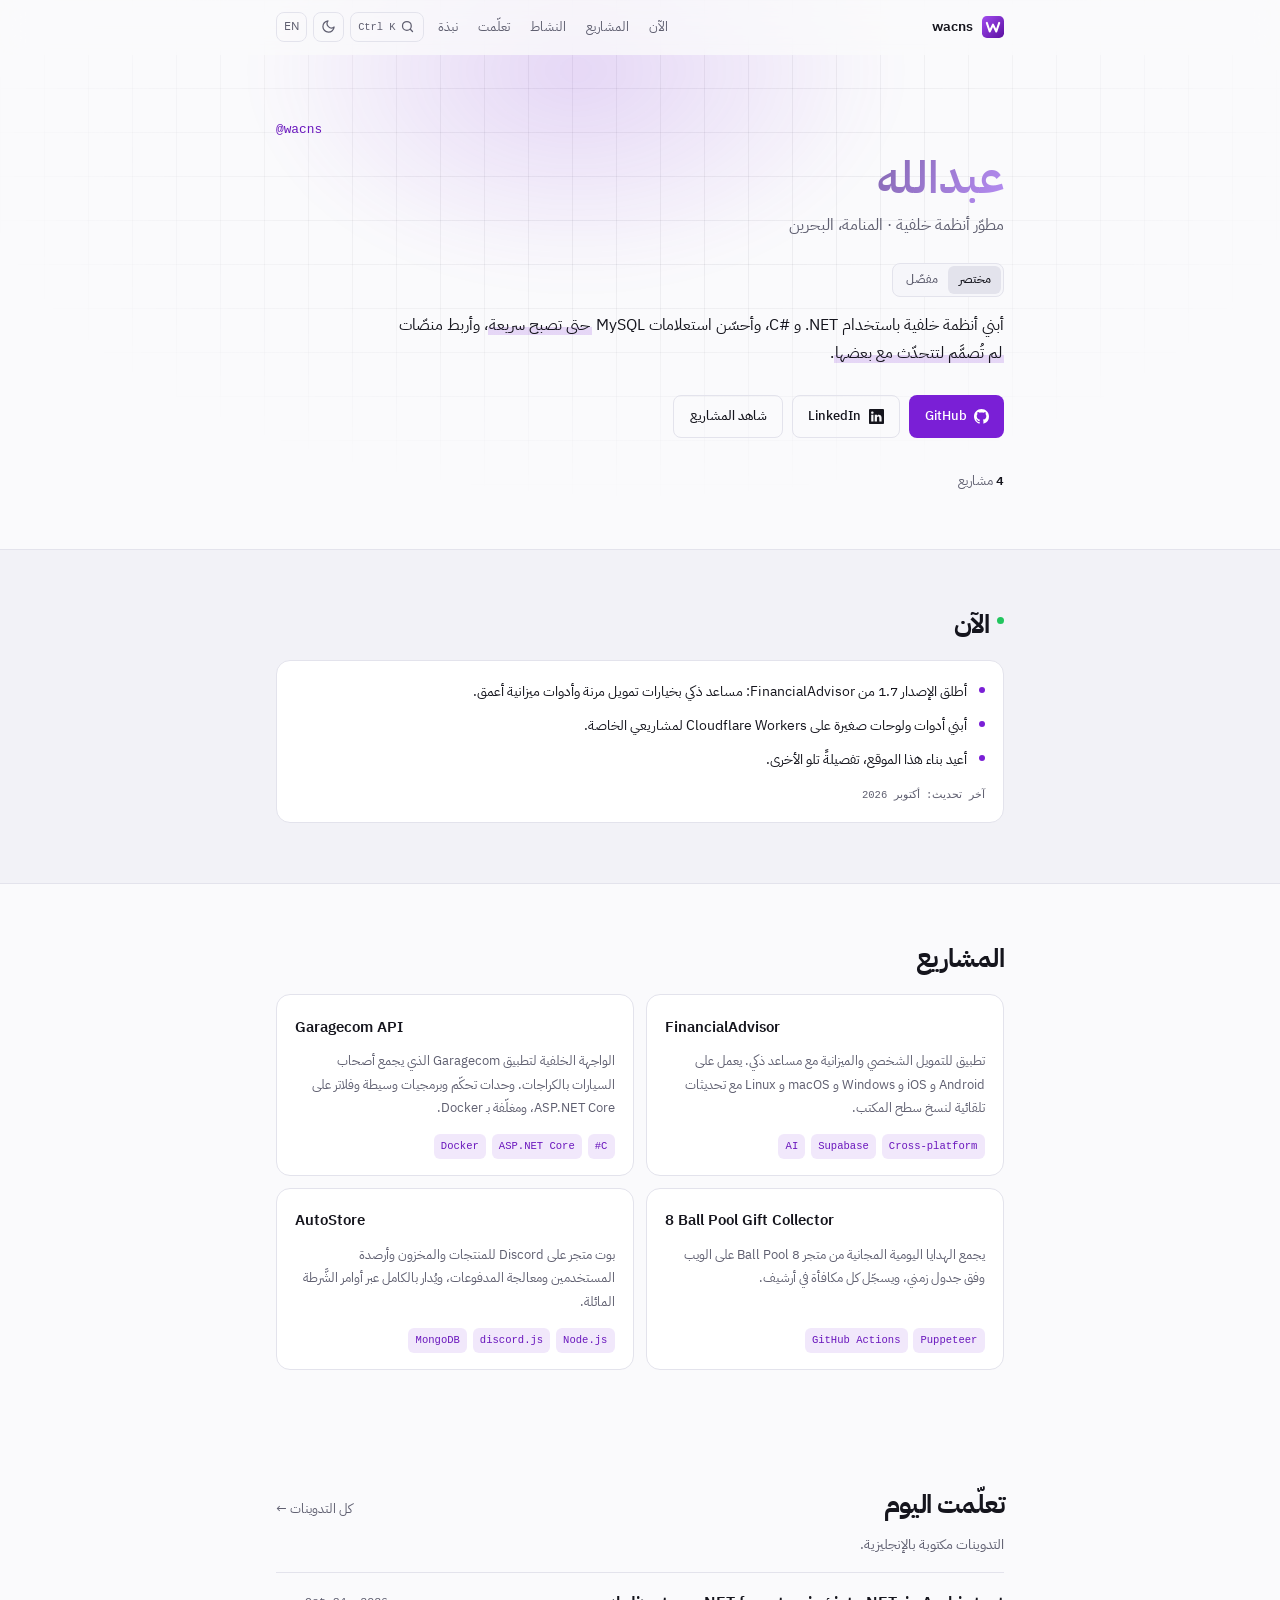
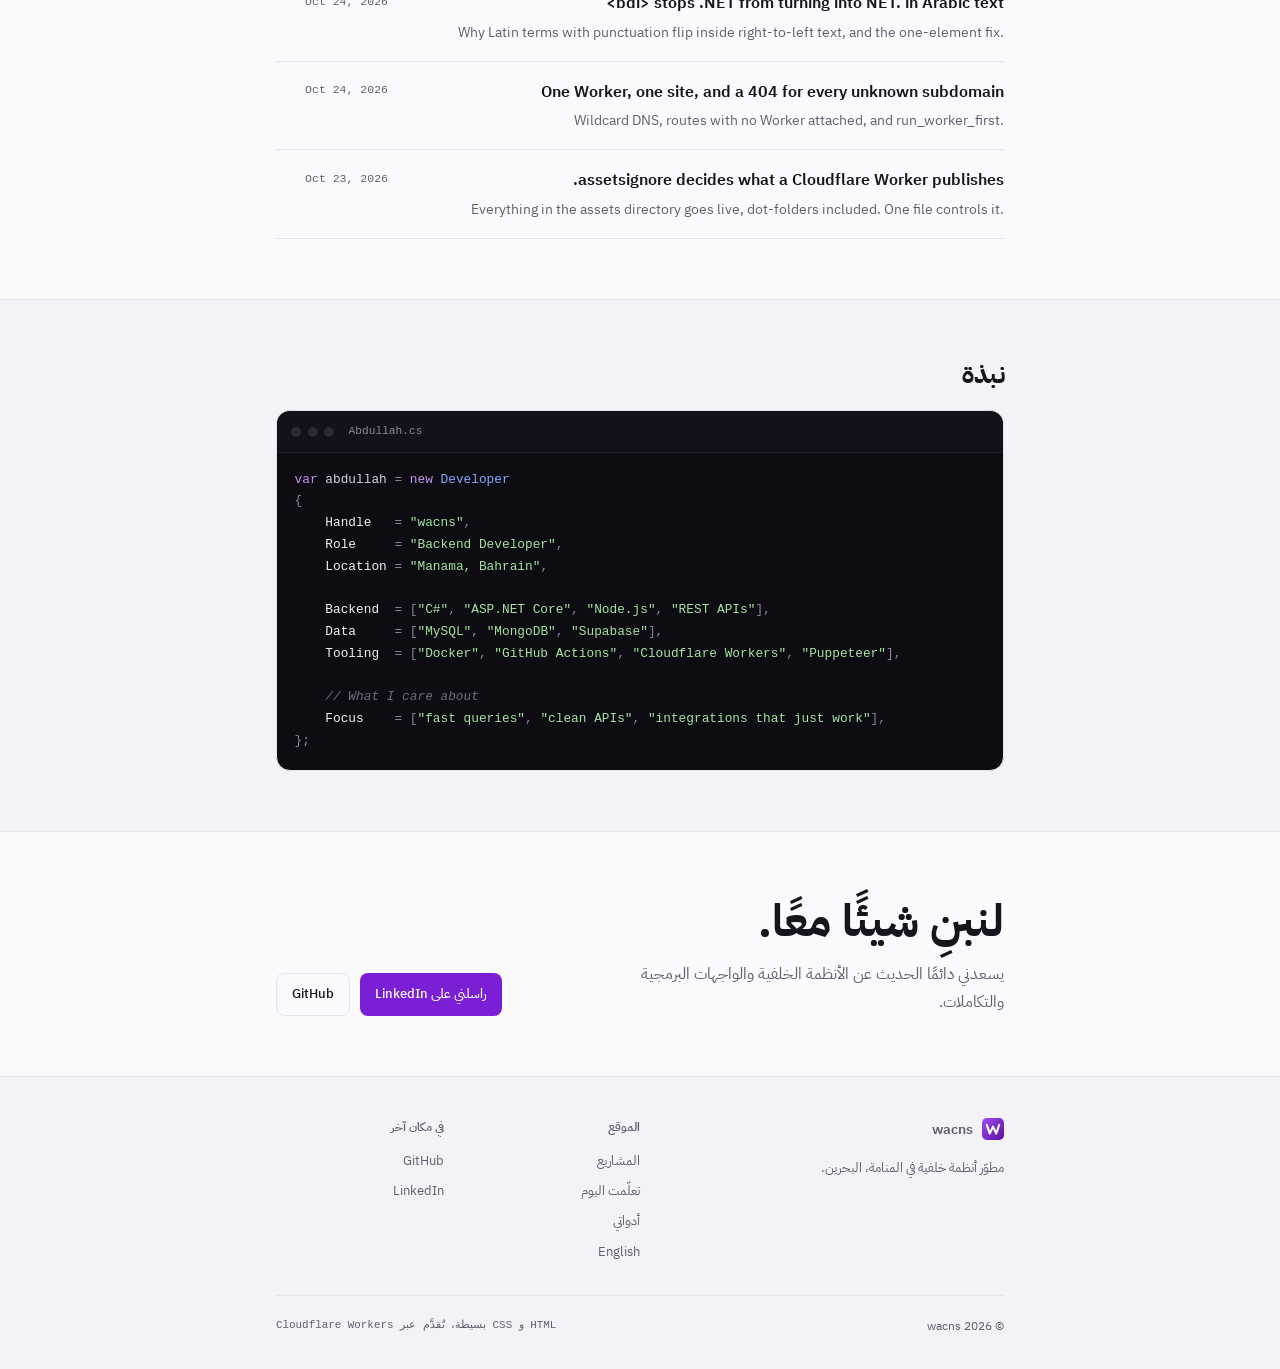
==== commit 3cc2e6b7: "Replace Notes with a Today I Learned section" ====
--- a/ar/index.html
+++ b/ar/index.html
@@ -36,7 +36,7 @@
         <a href="#now" class="opt">الآن</a>
         <a href="#projects">المشاريع</a>
         <a href="#activity" class="opt">النشاط</a>
-        <a href="#notes">الملاحظات</a>
+        <a href="#til">تعلّمت</a>
         <a href="#about">نبذة</a>
         </nav>
         <button type="button" class="icon-btn" id="paletteBtn" aria-label="البحث والأوامر" aria-haspopup="dialog">
@@ -126,20 +126,24 @@
       </div>
     </section></div>
 
-    <div class="band"><section class="wrap reveal" id="notes" aria-labelledby="notes-heading">
+    <div class="band"><section class="wrap reveal" id="til" aria-labelledby="til-heading">
       <div class="section-head">
-        <h2 id="notes-heading">الملاحظات</h2>
-        <a class="more-link" href="/notes/">كل الملاحظات ←</a>
-      </div>
-      <p class="notes-lang">الملاحظات مكتوبة بالإنجليزية.</p>
+        <h2 id="til-heading">تعلّمت اليوم</h2>
+        <a class="more-link" href="/til/">كل التدوينات ←</a>
+      </div>
+      <p class="notes-lang">التدوينات مكتوبة بالإنجليزية.</p>
       <ul class="note-list">
-        <li lang="en" dir="ltr"><a href="/notes/subdomain-404-worker/">
+        <li lang="en" dir="ltr"><a href="/til/bdi-rtl/">
           <time class="note-date" datetime="2026-10-24">Oct 24, 2026</time>
-          <span><span class="note-title">A 404 page for every subdomain that doesn’t exist</span><span class="note-sum">Wildcard DNS, a wildcard Worker route and a hostname check, while keeping my existing apps completely untouched.</span></span>
+          <span><span class="note-title">&lt;bdi&gt; stops .NET from turning into NET. in Arabic text</span><span class="note-sum">Why Latin terms with punctuation flip inside right-to-left text, and the one-element fix.</span></span>
         </a></li>
-        <li lang="en" dir="ltr"><a href="/notes/git-folder-exposed/">
+        <li lang="en" dir="ltr"><a href="/til/worker-subdomain-catch-all/">
+          <time class="note-date" datetime="2026-10-24">Oct 24, 2026</time>
+          <span><span class="note-title">One Worker, one site, and a 404 for every unknown subdomain</span><span class="note-sum">Wildcard DNS, routes with no Worker attached, and run_worker_first.</span></span>
+        </a></li>
+        <li lang="en" dir="ltr"><a href="/til/assetsignore/">
           <time class="note-date" datetime="2026-10-23">Oct 23, 2026</time>
-          <span><span class="note-title">My static site was serving its own .git folder</span><span class="note-sum">Cloudflare analytics showed scanners getting a 200 for /.git/HEAD. Why it happened and the one-file fix.</span></span>
+          <span><span class="note-title">.assetsignore decides what a Cloudflare Worker publishes</span><span class="note-sum">Everything in the assets directory goes live, dot-folders included. One file controls it.</span></span>
         </a></li>
       </ul>
     </section></div>
@@ -187,7 +191,7 @@
           <h3>الموقع</h3>
           <ul>
             <li><a href="/ar/#projects">المشاريع</a></li>
-            <li><a href="/notes/">الملاحظات</a></li>
+            <li><a href="/til/">تعلّمت اليوم</a></li>
             <li><a href="/uses/">أدواتي</a></li>
             <li><a href="/" lang="en" hreflang="en">English</a></li>
           </ul>
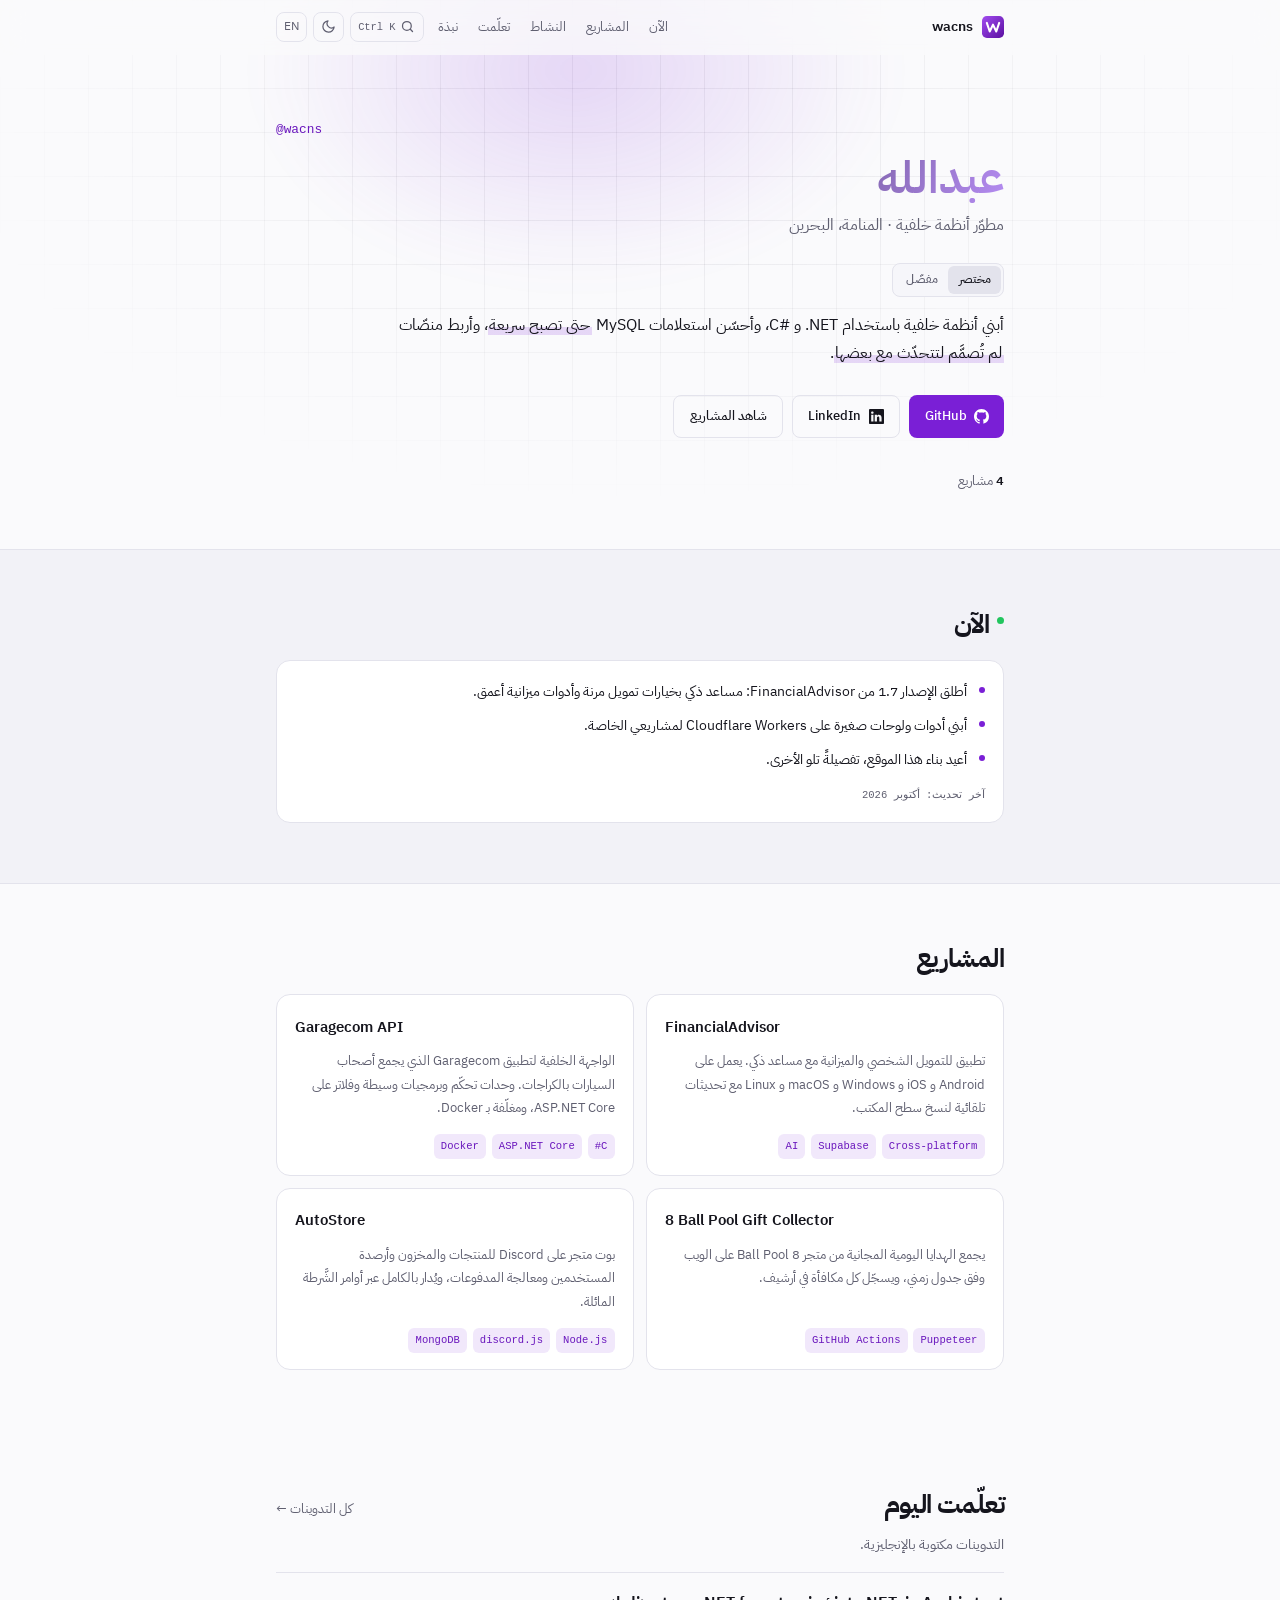
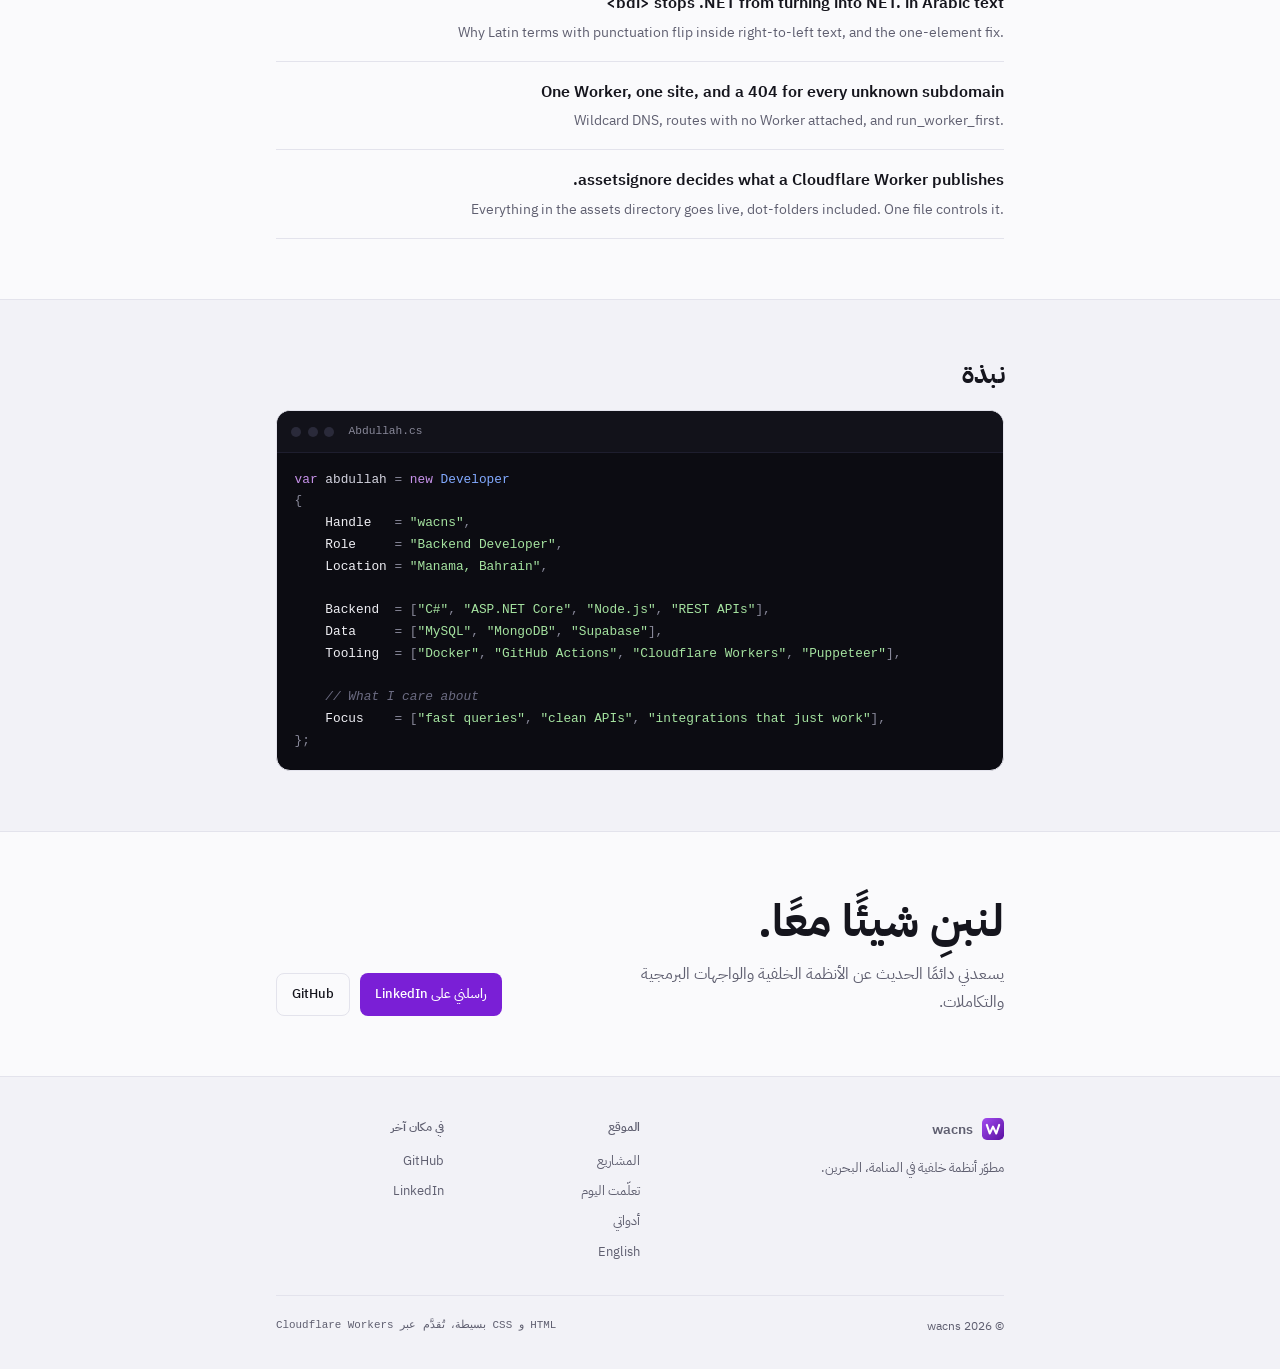
==== commit 34acca15: "Hide TIL dates on the homepage" ====
--- a/ar/index.html
+++ b/ar/index.html
@@ -132,17 +132,17 @@
         <a class="more-link" href="/til/">كل التدوينات ←</a>
       </div>
       <p class="notes-lang">التدوينات مكتوبة بالإنجليزية.</p>
-      <ul class="note-list">
+      <ul class="note-list no-dates">
         <li lang="en" dir="ltr"><a href="/til/bdi-rtl/">
-          <time class="note-date" datetime="2026-10-24">Oct 24, 2026</time>
+
           <span><span class="note-title">&lt;bdi&gt; stops .NET from turning into NET. in Arabic text</span><span class="note-sum">Why Latin terms with punctuation flip inside right-to-left text, and the one-element fix.</span></span>
         </a></li>
         <li lang="en" dir="ltr"><a href="/til/worker-subdomain-catch-all/">
-          <time class="note-date" datetime="2026-10-24">Oct 24, 2026</time>
+
           <span><span class="note-title">One Worker, one site, and a 404 for every unknown subdomain</span><span class="note-sum">Wildcard DNS, routes with no Worker attached, and run_worker_first.</span></span>
         </a></li>
         <li lang="en" dir="ltr"><a href="/til/assetsignore/">
-          <time class="note-date" datetime="2026-10-23">Oct 23, 2026</time>
+
           <span><span class="note-title">.assetsignore decides what a Cloudflare Worker publishes</span><span class="note-sum">Everything in the assets directory goes live, dot-folders included. One file controls it.</span></span>
         </a></li>
       </ul>
--- a/assets/site.css
+++ b/assets/site.css
@@ -624,3 +624,4 @@
 }
 .notes-lang { font-size: 0.85rem; color: var(--muted); margin: -0.5rem 0 1rem; }
 html[dir="rtl"] bdi { direction: ltr; unicode-bidi: isolate; }
+.note-list.no-dates a { grid-template-columns: 1fr; }
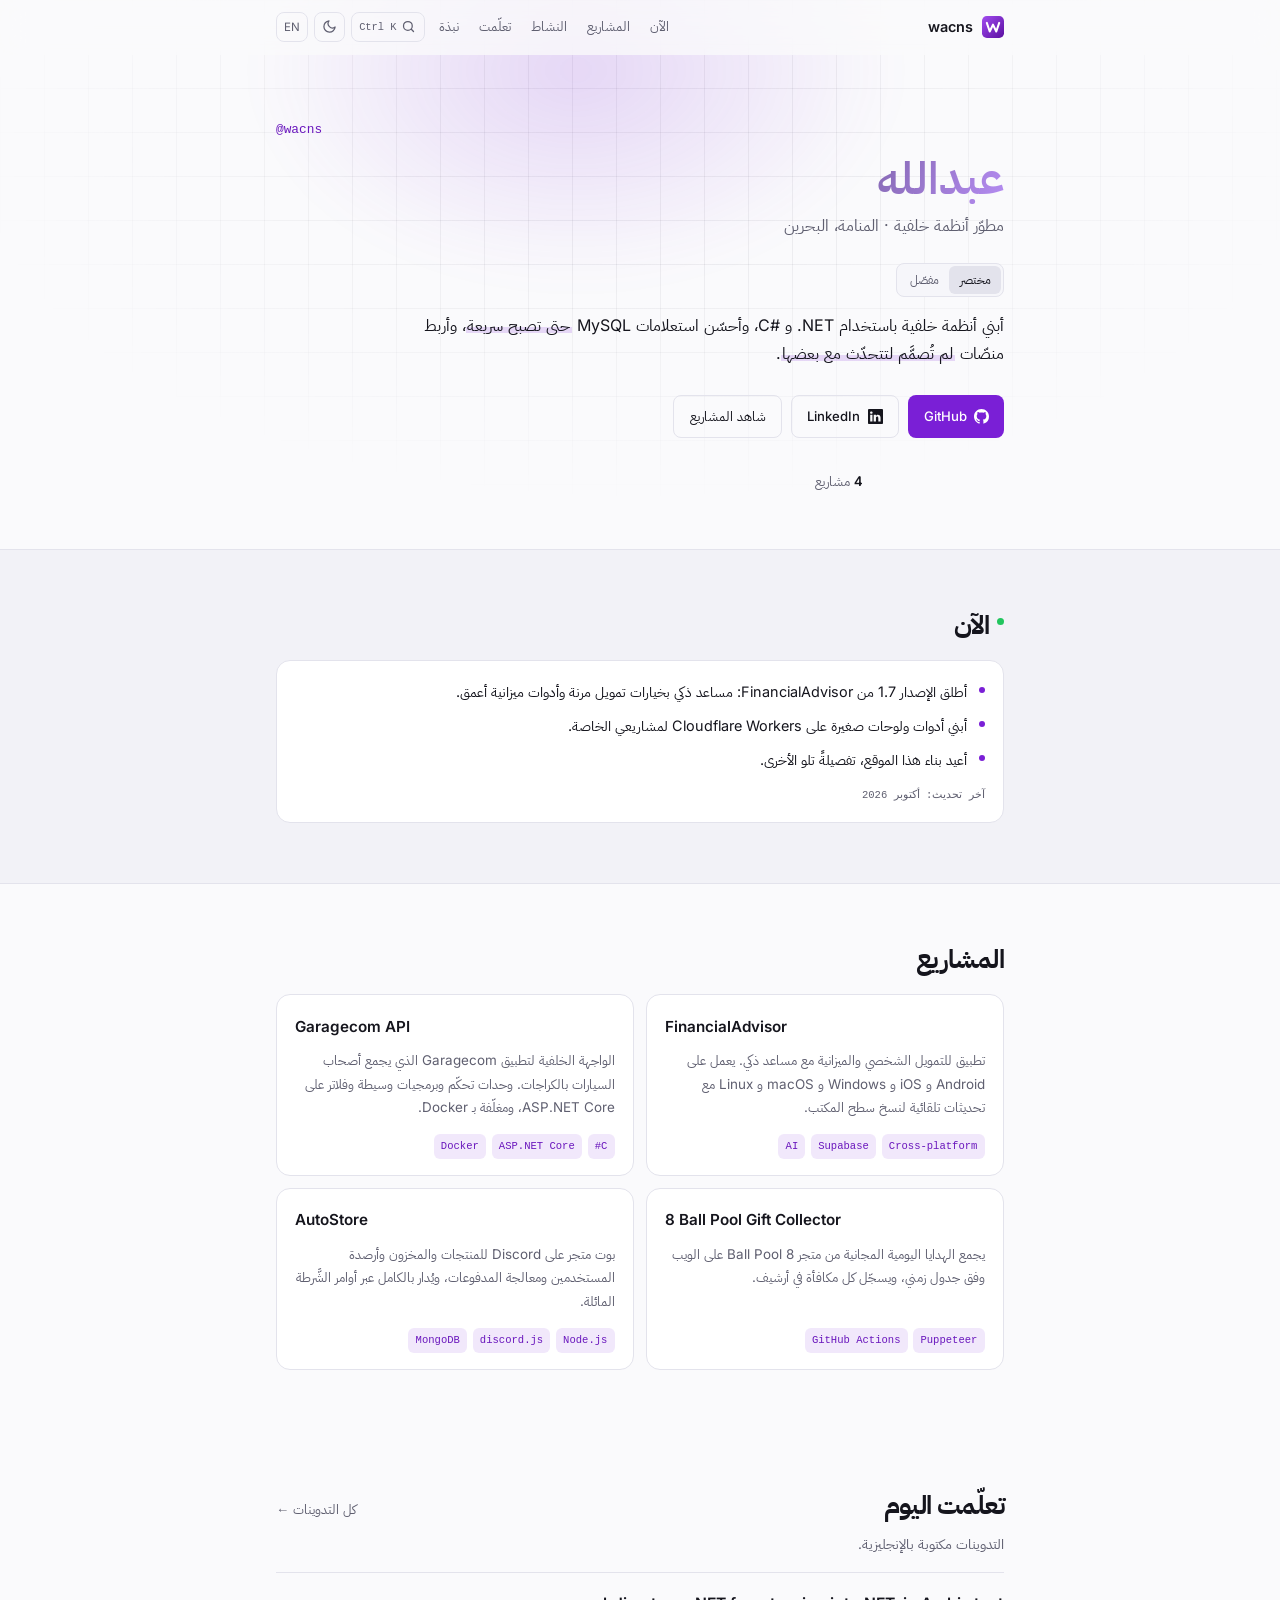
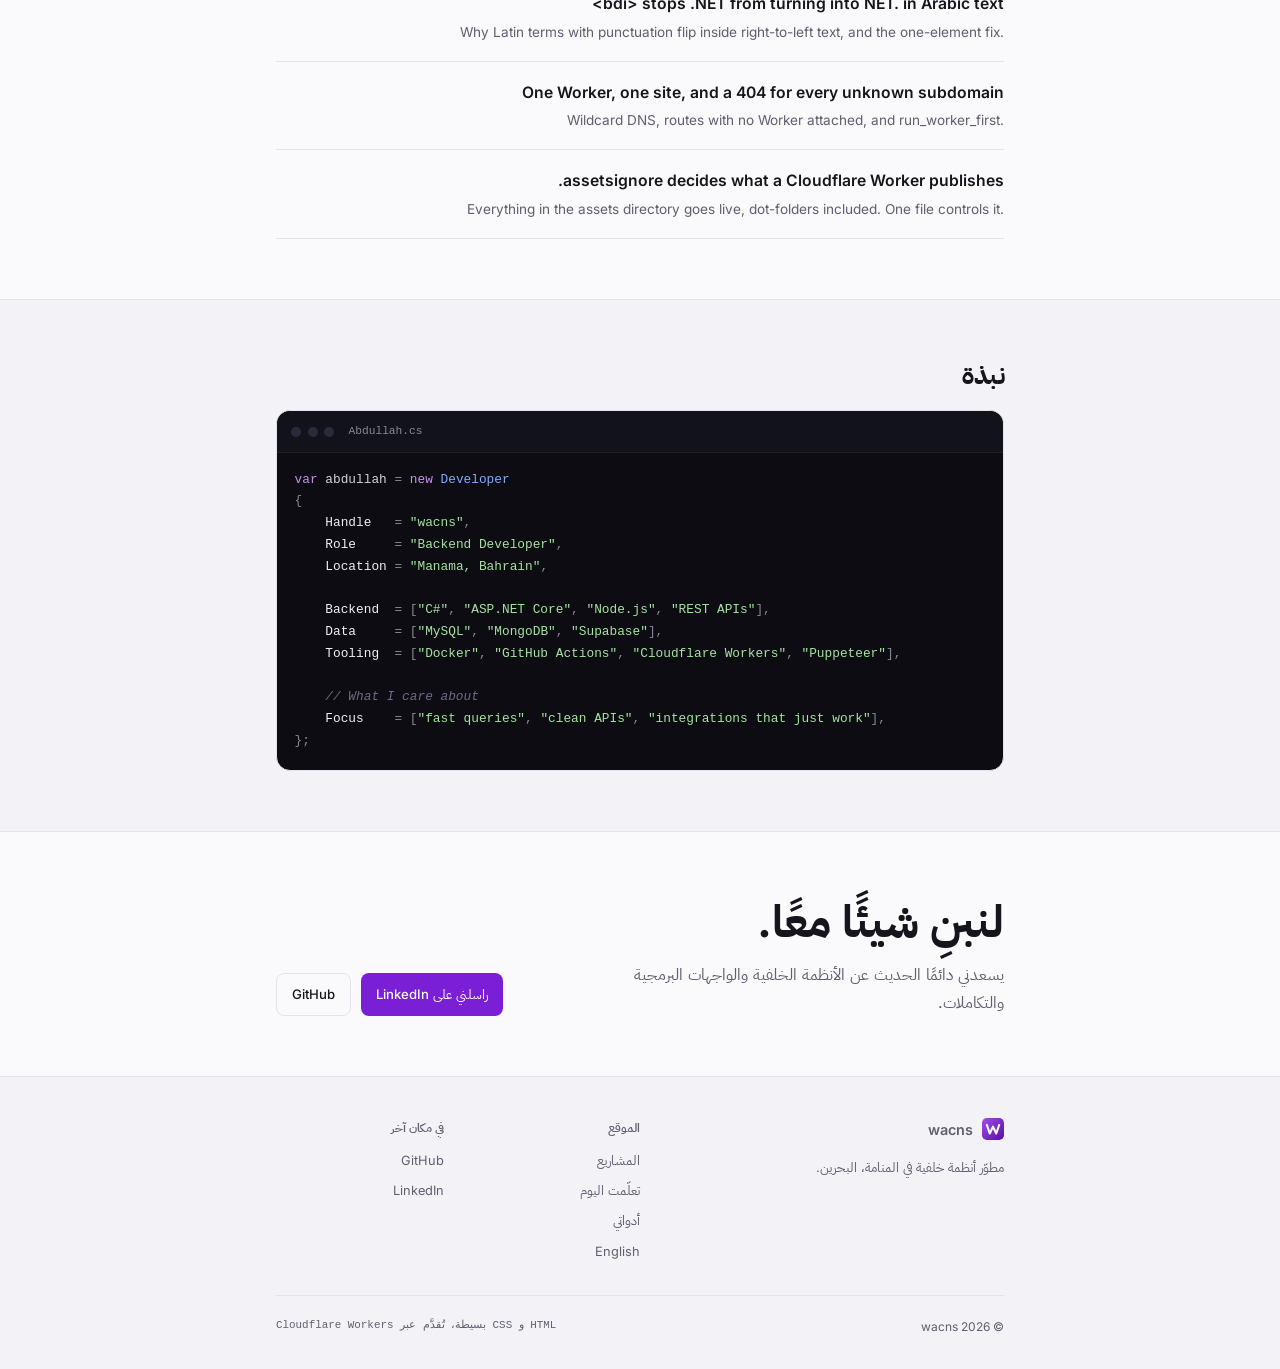
==== commit 25b73db8: "Self-host fonts, stop layout shift, long-cache versioned assets" ====
--- a/ar/index.html
+++ b/ar/index.html
@@ -19,11 +19,10 @@
   <meta property="og:image:width" content="1200">
   <meta property="og:image:height" content="630">
   <meta name="twitter:card" content="summary_large_image">
-  <script>(function(){var d=document.documentElement,t=null;d.classList.add('js');try{t=localStorage.getItem('theme');}catch(e){}if(t!=='light'&&t!=='dark'){t=window.matchMedia&&matchMedia('(prefers-color-scheme: light)').matches?'light':'dark';}d.setAttribute('data-theme',t);})();</script>
-  <link rel="preconnect" href="https://fonts.googleapis.com">
-  <link rel="preconnect" href="https://fonts.gstatic.com" crossorigin>
-  <link href="https://fonts.googleapis.com/css2?family=Inter:wght@300;400;500;600;700&amp;family=IBM+Plex+Sans+Arabic:wght@300;400;500;600;700&amp;display=swap" rel="stylesheet">
-  <link rel="stylesheet" href="/assets/site.css">
+  <script>(function(){var d=document.documentElement,t=null;d.classList.add('js');try{t=localStorage.getItem('theme');}catch(e){}if(t!=='light'&&t!=='dark'){t=window.matchMedia&&matchMedia('(prefers-color-scheme: light)').matches?'light':'dark';}d.setAttribute('data-theme',t);try{if(localStorage.getItem('intro')==='long')d.setAttribute('data-intro','long');}catch(e){}})();</script>
+  <link rel="preload" href="/assets/fonts/inter-latin-var.woff2" as="font" type="font/woff2" crossorigin>
+  <link rel="preload" href="/assets/fonts/plex-arabic-400.woff2" as="font" type="font/woff2" crossorigin>
+  <link rel="stylesheet" href="/assets/site.css?v=76ee0aa029">
 </head>
 <body>
   <div class="hero-fx" aria-hidden="true"><div class="hero-bg"></div><div class="hero-glow"></div></div>
@@ -69,9 +68,9 @@
         <a class="btn btn-ghost" href="#projects">شاهد المشاريع</a>
       </div>
       <ul class="stats" aria-label="نظرة سريعة">
-        <li id="statContrib" hidden><strong id="statContribN"></strong> مساهمة هذا العام</li>
+        <li id="statContrib" class="pending"><strong id="statContribN">000</strong> مساهمة هذا العام</li>
         <li><strong id="statProjects">4</strong> مشاريع</li>
-        <li id="statSince" hidden>على GitHub منذ <strong id="statSinceN"></strong></li>
+        <li id="statSince" class="pending">على GitHub منذ <strong id="statSinceN">0000</strong></li>
       </ul>
     </div>
 
@@ -220,6 +219,6 @@
   </div>
   <div class="toast" id="toast" role="status" aria-live="polite"></div>
 
-  <script src="/assets/site.js" defer></script>
+  <script src="/assets/site.js?v=bf1282030d" defer></script>
 </body>
 </html>
--- a/assets/site.css
+++ b/assets/site.css
@@ -1,4 +1,17 @@
 /* wacns.com — shared styles for every page */
+
+/* ── Fonts (self-hosted, SIL Open Font License — see assets/fonts/) ── */
+@font-face {
+  font-family: 'Inter';
+  font-style: normal;
+  font-weight: 100 900;
+  font-display: optional;
+  src: url('/assets/fonts/inter-latin-var.woff2') format('woff2');
+  unicode-range: U+0000-00FF, U+0131, U+0152-0153, U+02BB-02BC, U+02C6, U+02DA, U+02DC, U+0304, U+0308, U+0329, U+2000-206F, U+20AC, U+2122, U+2191, U+2193, U+2212, U+2215, U+FEFF, U+FFFD;
+}
+@font-face { font-family: 'IBM Plex Sans Arabic'; font-style: normal; font-weight: 400; font-display: swap; src: url('/assets/fonts/plex-arabic-400.woff2') format('woff2'); unicode-range: U+0600-06FF, U+0750-077F, U+0870-08FF, U+200C-200E, U+FB50-FDFF, U+FE70-FEFC; }
+@font-face { font-family: 'IBM Plex Sans Arabic'; font-style: normal; font-weight: 600; font-display: swap; src: url('/assets/fonts/plex-arabic-600.woff2') format('woff2'); unicode-range: U+0600-06FF, U+0750-077F, U+0870-08FF, U+200C-200E, U+FB50-FDFF, U+FE70-FEFC; }
+@font-face { font-family: 'IBM Plex Sans Arabic'; font-style: normal; font-weight: 700; font-display: swap; src: url('/assets/fonts/plex-arabic-700.woff2') format('woff2'); unicode-range: U+0600-06FF, U+0750-077F, U+0870-08FF, U+200C-200E, U+FB50-FDFF, U+FE70-FEFC; }
 
 *, *::before, *::after { box-sizing: border-box; margin: 0; padding: 0; }
 
@@ -241,6 +254,8 @@
 .intro-toggle button[aria-pressed="true"] { background: var(--card-border); color: var(--text); }
 .intro { margin-top: 0.9rem; font-size: 1rem; font-weight: 300; max-width: 62ch; }
 .intro[hidden] { display: none; }
+html[data-intro="long"] .intro[data-intro-text="long"] { display: block; }
+html[data-intro="long"] .intro[data-intro-text="short"] { display: none; }
 .intro + .intro { margin-top: 0.9rem; }
 html[lang="ar"] .intro { font-weight: 400; }
 
@@ -283,7 +298,7 @@
   font-size: 0.82rem;
   color: var(--muted);
 }
-.stats li[hidden] { display: none; }
+.stats li.pending { visibility: hidden; }
 .stats strong { color: var(--text); font-weight: 600; font-variant-numeric: tabular-nums; }
 
 /* ── Now ── */
@@ -625,3 +640,29 @@
 .notes-lang { font-size: 0.85rem; color: var(--muted); margin: -0.5rem 0 1rem; }
 html[dir="rtl"] bdi { direction: ltr; unicode-bidi: isolate; }
 .note-list.no-dates a { grid-template-columns: 1fr; }
+
+/* ── 404 ── */
+.nf { min-height: calc(100vh - 54px - 220px); display: flex; align-items: center; }
+.nf-inner { padding-top: 4rem; padding-bottom: 4rem; }
+.nf-code {
+  font-size: clamp(5rem, 22vw, 8.5rem);
+  font-weight: 700;
+  line-height: 1;
+  letter-spacing: -4px;
+  background: linear-gradient(120deg, var(--accent-text), #c9a8ff);
+  -webkit-background-clip: text;
+          background-clip: text;
+  color: transparent;
+  margin-bottom: 0.75rem;
+}
+.nf-hint { margin-top: 2rem; font-size: 0.82rem; color: var(--muted); }
+.nf-hint kbd {
+  font-family: var(--mono);
+  font-size: 0.72rem;
+  border: 1px solid var(--card-border);
+  border-bottom-width: 2px;
+  border-radius: 5px;
+  padding: 0.05rem 0.35rem;
+  background: var(--card-bg);
+  color: var(--text);
+}
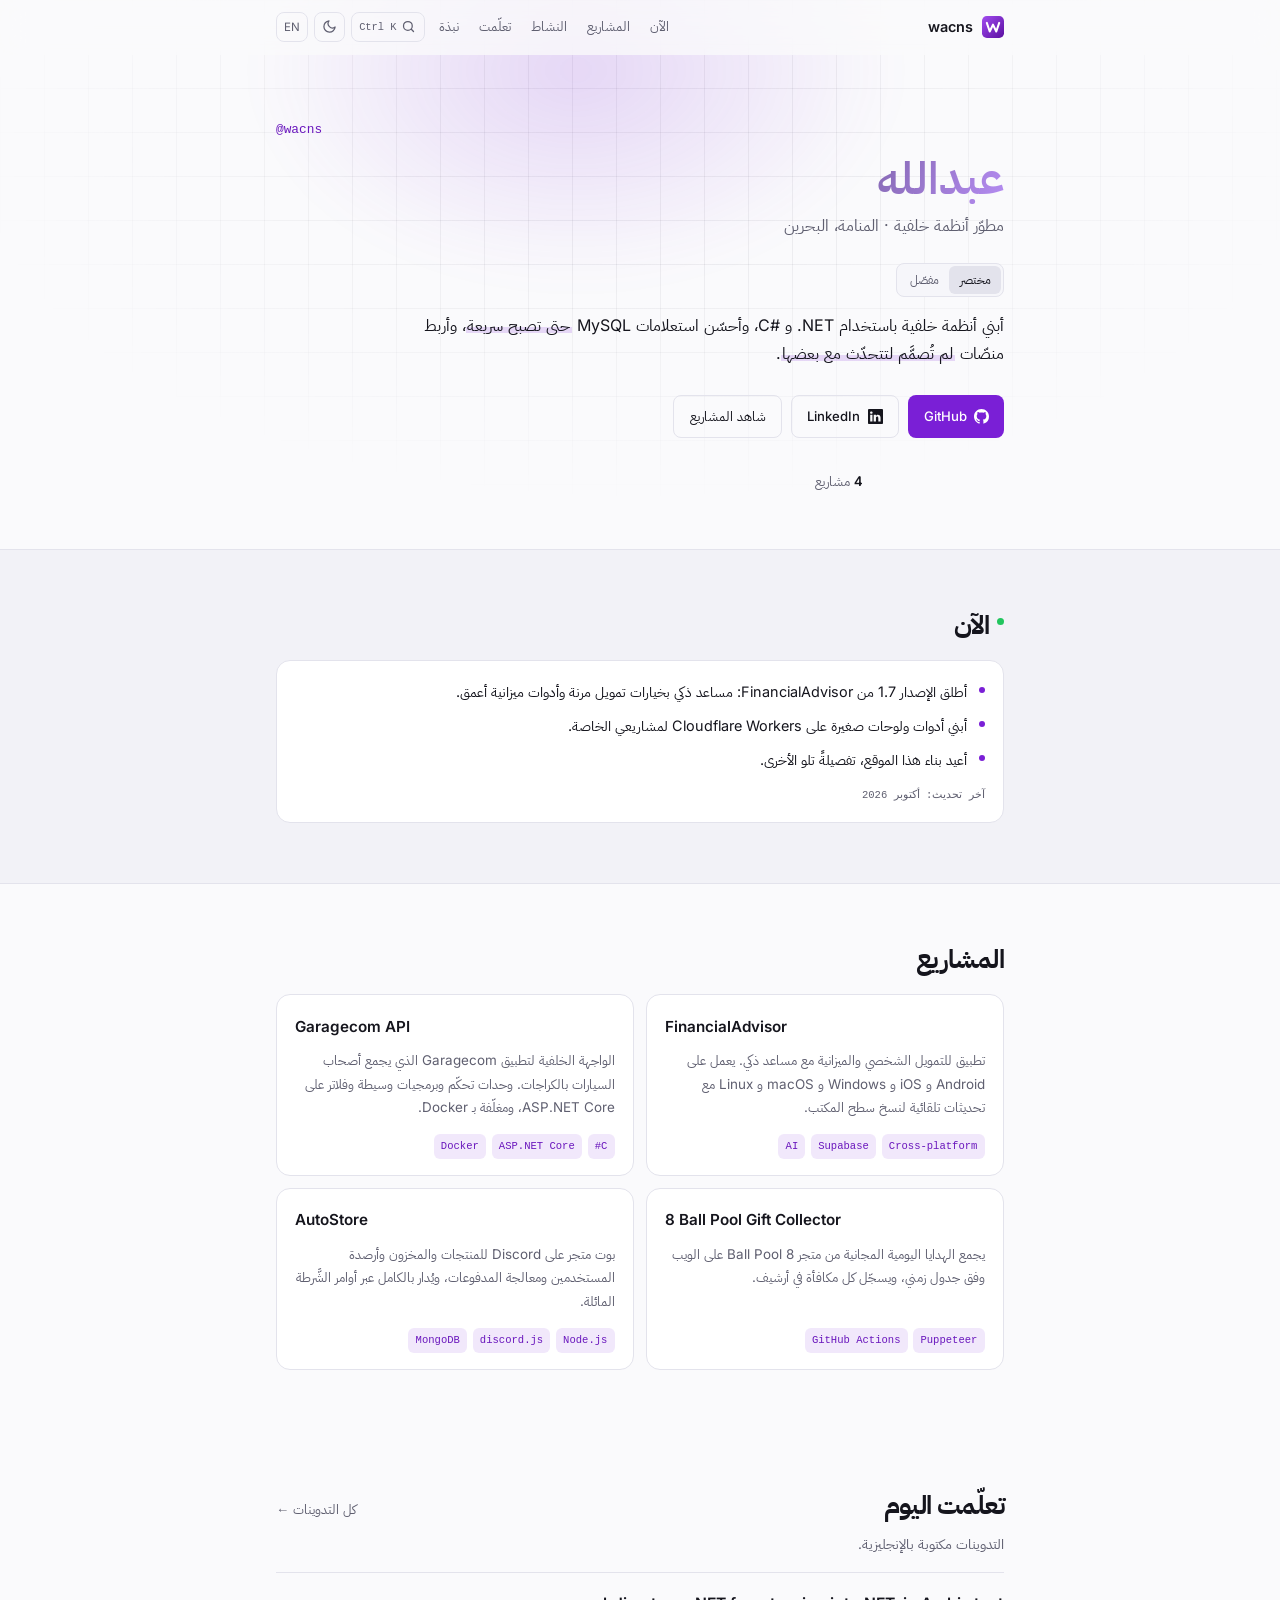
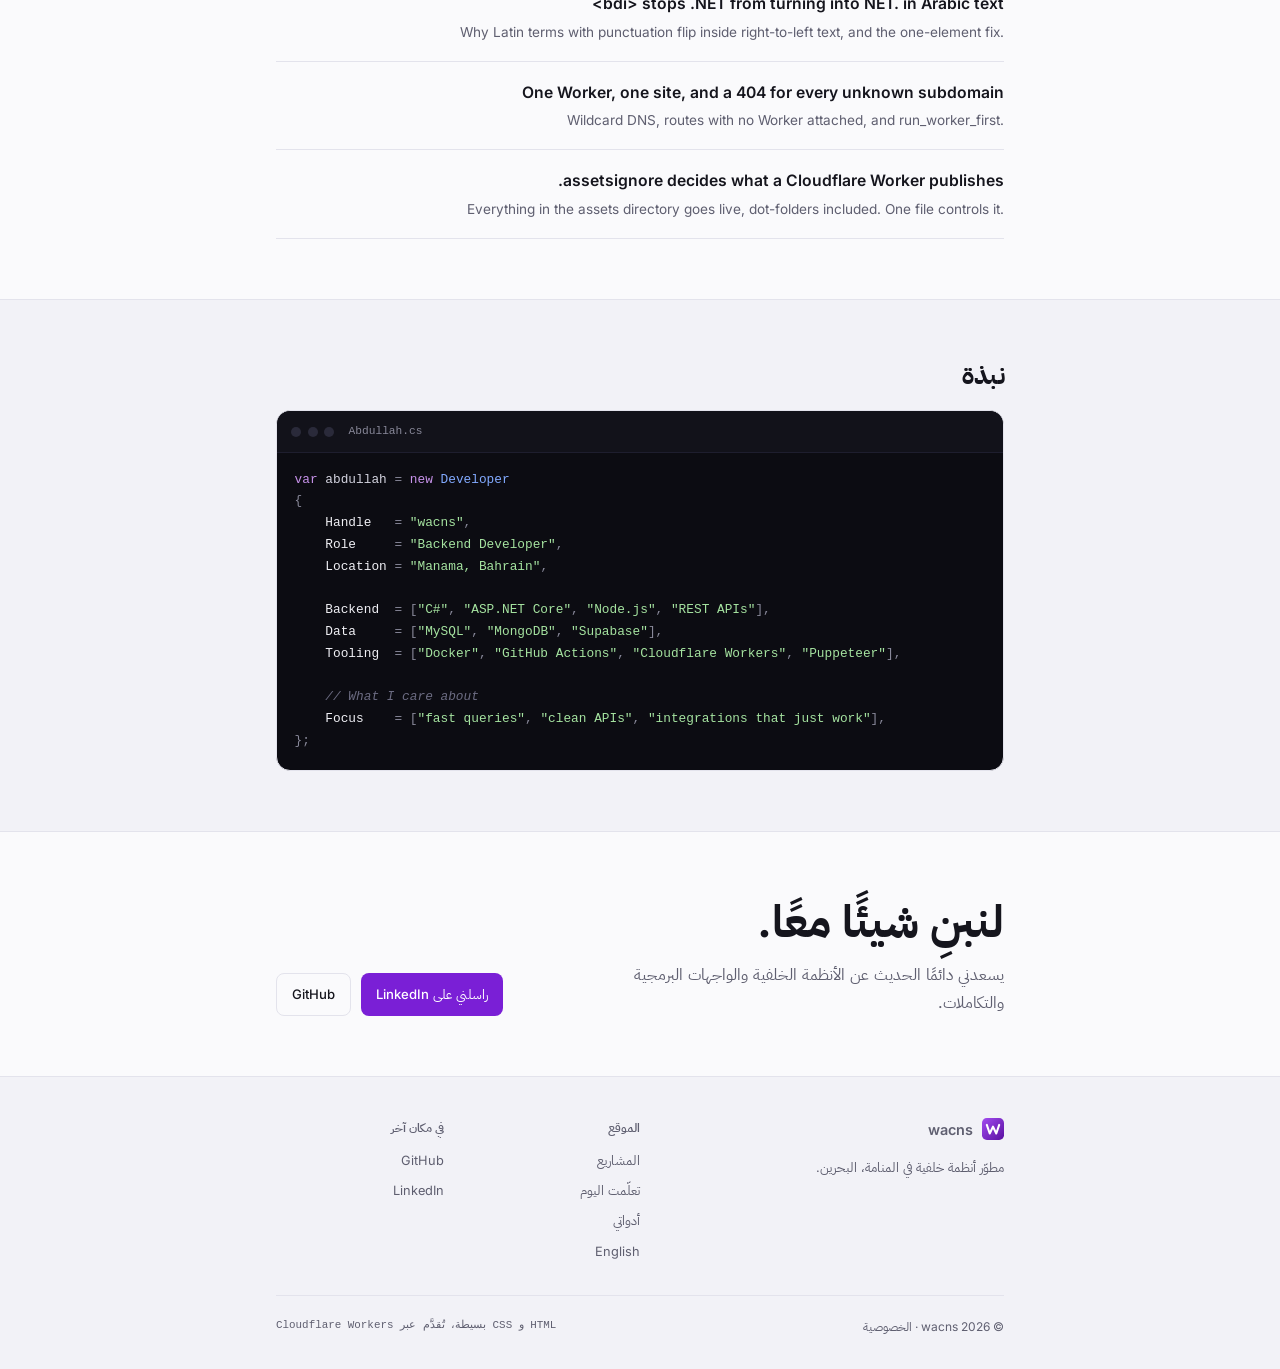
==== commit 200dfd68: "Add consent banner, privacy page and Google Analytics/Search Console to weekly report" ====
--- a/ar/index.html
+++ b/ar/index.html
@@ -19,10 +19,10 @@
   <meta property="og:image:width" content="1200">
   <meta property="og:image:height" content="630">
   <meta name="twitter:card" content="summary_large_image">
-  <script>(function(){var d=document.documentElement,t=null;d.classList.add('js');try{t=localStorage.getItem('theme');}catch(e){}if(t!=='light'&&t!=='dark'){t=window.matchMedia&&matchMedia('(prefers-color-scheme: light)').matches?'light':'dark';}d.setAttribute('data-theme',t);try{if(localStorage.getItem('intro')==='long')d.setAttribute('data-intro','long');}catch(e){}})();</script>
+  <script>(function(){if(/\.github\.io$/.test(location.hostname)){location.replace('https://wacns.com'+location.pathname+location.search+location.hash);return;}var d=document.documentElement,t=null;d.classList.add('js');try{t=localStorage.getItem('theme');}catch(e){}if(t!=='light'&&t!=='dark'){t=window.matchMedia&&matchMedia('(prefers-color-scheme: light)').matches?'light':'dark';}d.setAttribute('data-theme',t);try{if(localStorage.getItem('intro')==='long')d.setAttribute('data-intro','long');}catch(e){}})();</script>
   <link rel="preload" href="/assets/fonts/inter-latin-var.woff2" as="font" type="font/woff2" crossorigin>
   <link rel="preload" href="/assets/fonts/plex-arabic-400.woff2" as="font" type="font/woff2" crossorigin>
-  <link rel="stylesheet" href="/assets/site.css?v=76ee0aa029">
+  <link rel="stylesheet" href="/assets/site.css?v=4772c7702b">
 </head>
 <body>
   <div class="hero-fx" aria-hidden="true"><div class="hero-bg"></div><div class="hero-glow"></div></div>
@@ -204,7 +204,7 @@
         </div>
       </div>
       <div class="footer-bottom">
-        <span>© 2026 wacns</span>
+        <span>© 2026 wacns · <a href="/privacy/">الخصوصية</a><button type="button" class="link-btn" id="cookieSettings" hidden> · إعدادات ملفات تعريف الارتباط</button></span>
         <span class="colophon">HTML و CSS بسيطة، تُقدَّم عبر Cloudflare Workers<br><span id="lastDeploy" hidden></span></span>
       </div>
     </div>
@@ -218,7 +218,14 @@
     </div>
   </div>
   <div class="toast" id="toast" role="status" aria-live="polite"></div>
-
-  <script src="/assets/site.js?v=bf1282030d" defer></script>
+  <section class="consent" id="consent" aria-label="الموافقة على ملفات تعريف الارتباط" hidden>
+    <p>أستخدم Google Analytics لمعرفة الصفحات المفيدة. يضع ملفات تعريف ارتباط، لذلك لا يعمل إلا إذا سمحت بذلك. <a href="/privacy/">الخصوصية</a></p>
+    <div class="consent-actions">
+      <button type="button" class="btn btn-ghost" data-consent="denied">لا، شكرًا</button>
+      <button type="button" class="btn btn-ghost" data-consent="granted">سماح</button>
+    </div>
+  </section>
+
+  <script src="/assets/site.js?v=691cc29553" defer></script>
 </body>
 </html>
--- a/assets/site.css
+++ b/assets/site.css
@@ -666,3 +666,39 @@
   background: var(--card-bg);
   color: var(--text);
 }
+
+/* ── Cookie consent ── */
+.consent {
+  position: fixed;
+  z-index: 40;
+  left: 1rem; right: 1rem; bottom: 1rem;
+  max-width: 560px;
+  margin: 0 auto;
+  display: flex;
+  flex-wrap: wrap;
+  align-items: center;
+  gap: 0.75rem 1rem;
+  padding: 0.9rem 1rem;
+  background: var(--card-bg);
+  border: 1px solid var(--card-border);
+  border-radius: 14px;
+  box-shadow: 0 18px 48px rgba(0, 0, 0, 0.35);
+  font-size: 0.85rem;
+}
+.consent[hidden] { display: none; }
+.consent p { flex: 1 1 260px; color: var(--muted); }
+.consent p a { color: var(--accent-text); }
+.consent-actions { display: flex; gap: 0.5rem; margin-left: auto; }
+html[dir="rtl"] .consent-actions { margin-left: 0; margin-right: auto; }
+.consent .btn { cursor: pointer; font: inherit; font-size: 0.8rem; }
+.consent .btn-ghost { background: transparent; }
+.consent .btn-primary { border: none; }
+.link-btn {
+  border: none;
+  background: none;
+  padding: 0;
+  font: inherit;
+  color: inherit;
+  cursor: pointer;
+}
+.link-btn:hover, .footer-bottom a:hover { color: var(--text); }
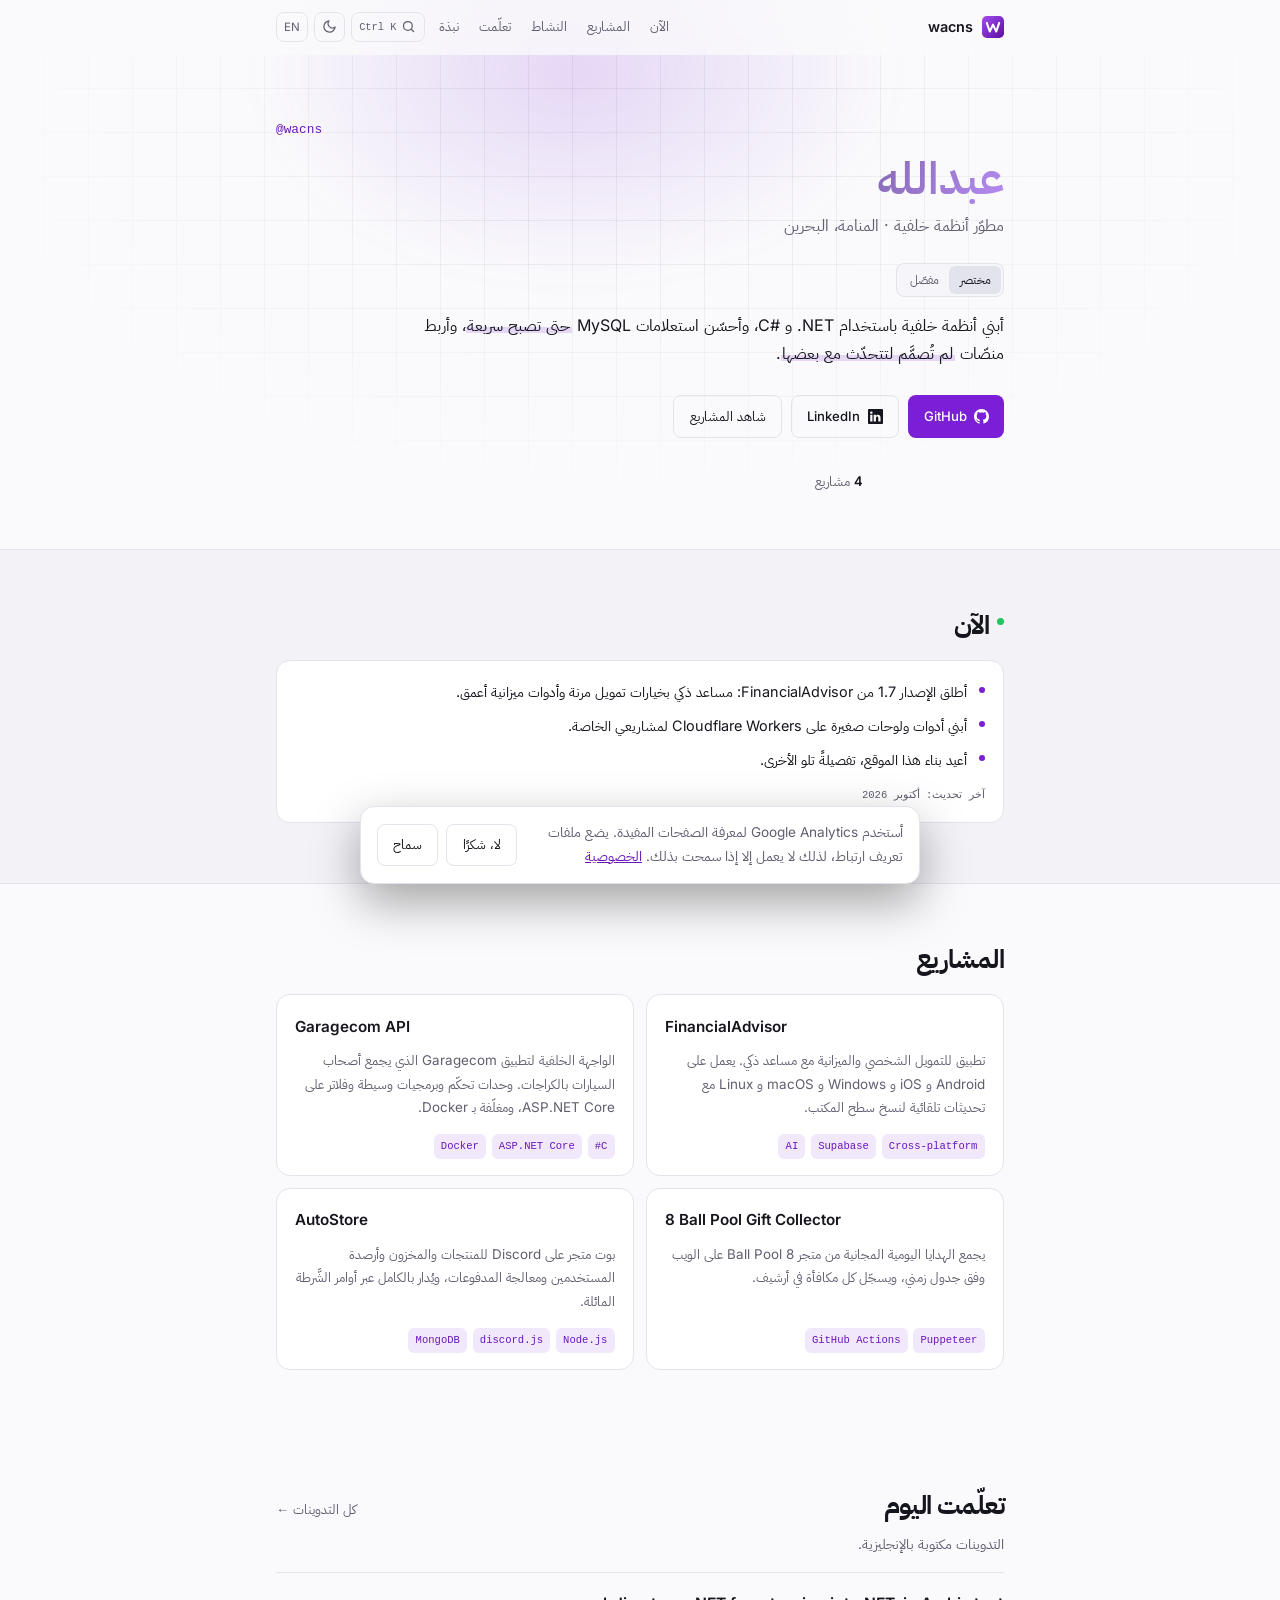
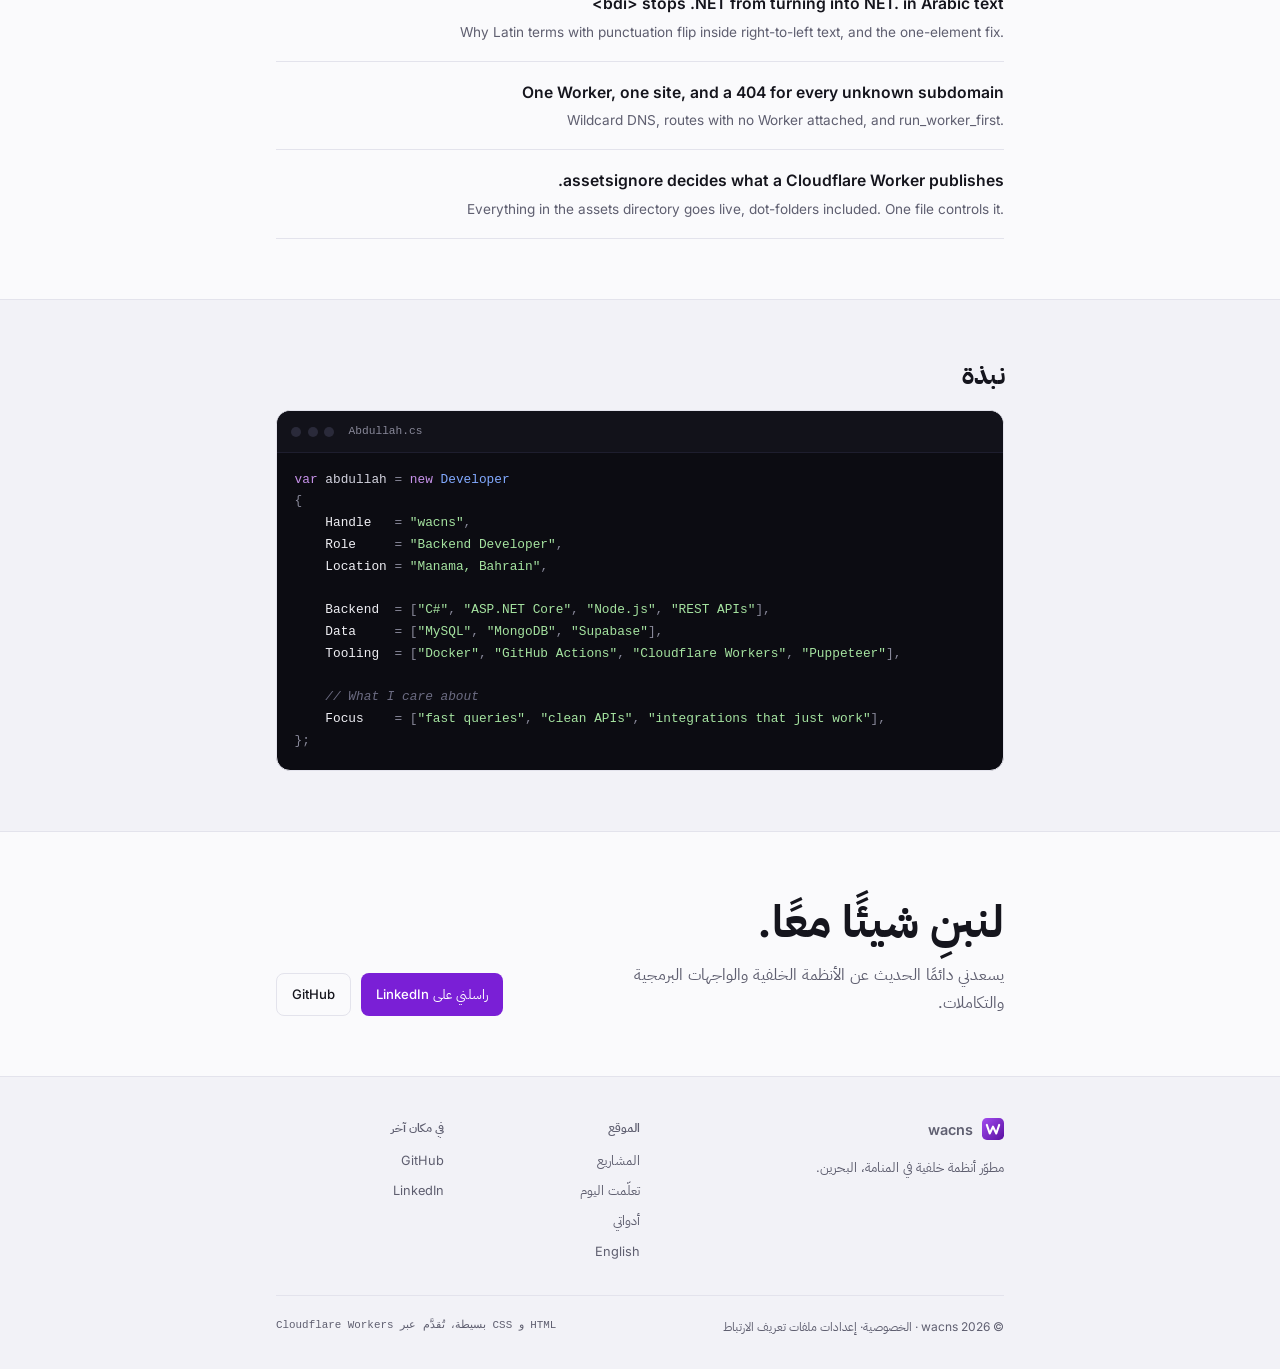
==== commit 1b44f1bc: "Enable Google Analytics behind the consent banner" ====
--- a/ar/index.html
+++ b/ar/index.html
@@ -226,6 +226,6 @@
     </div>
   </section>
 
-  <script src="/assets/site.js?v=691cc29553" defer></script>
+  <script src="/assets/site.js?v=14782c48eb" defer></script>
 </body>
 </html>
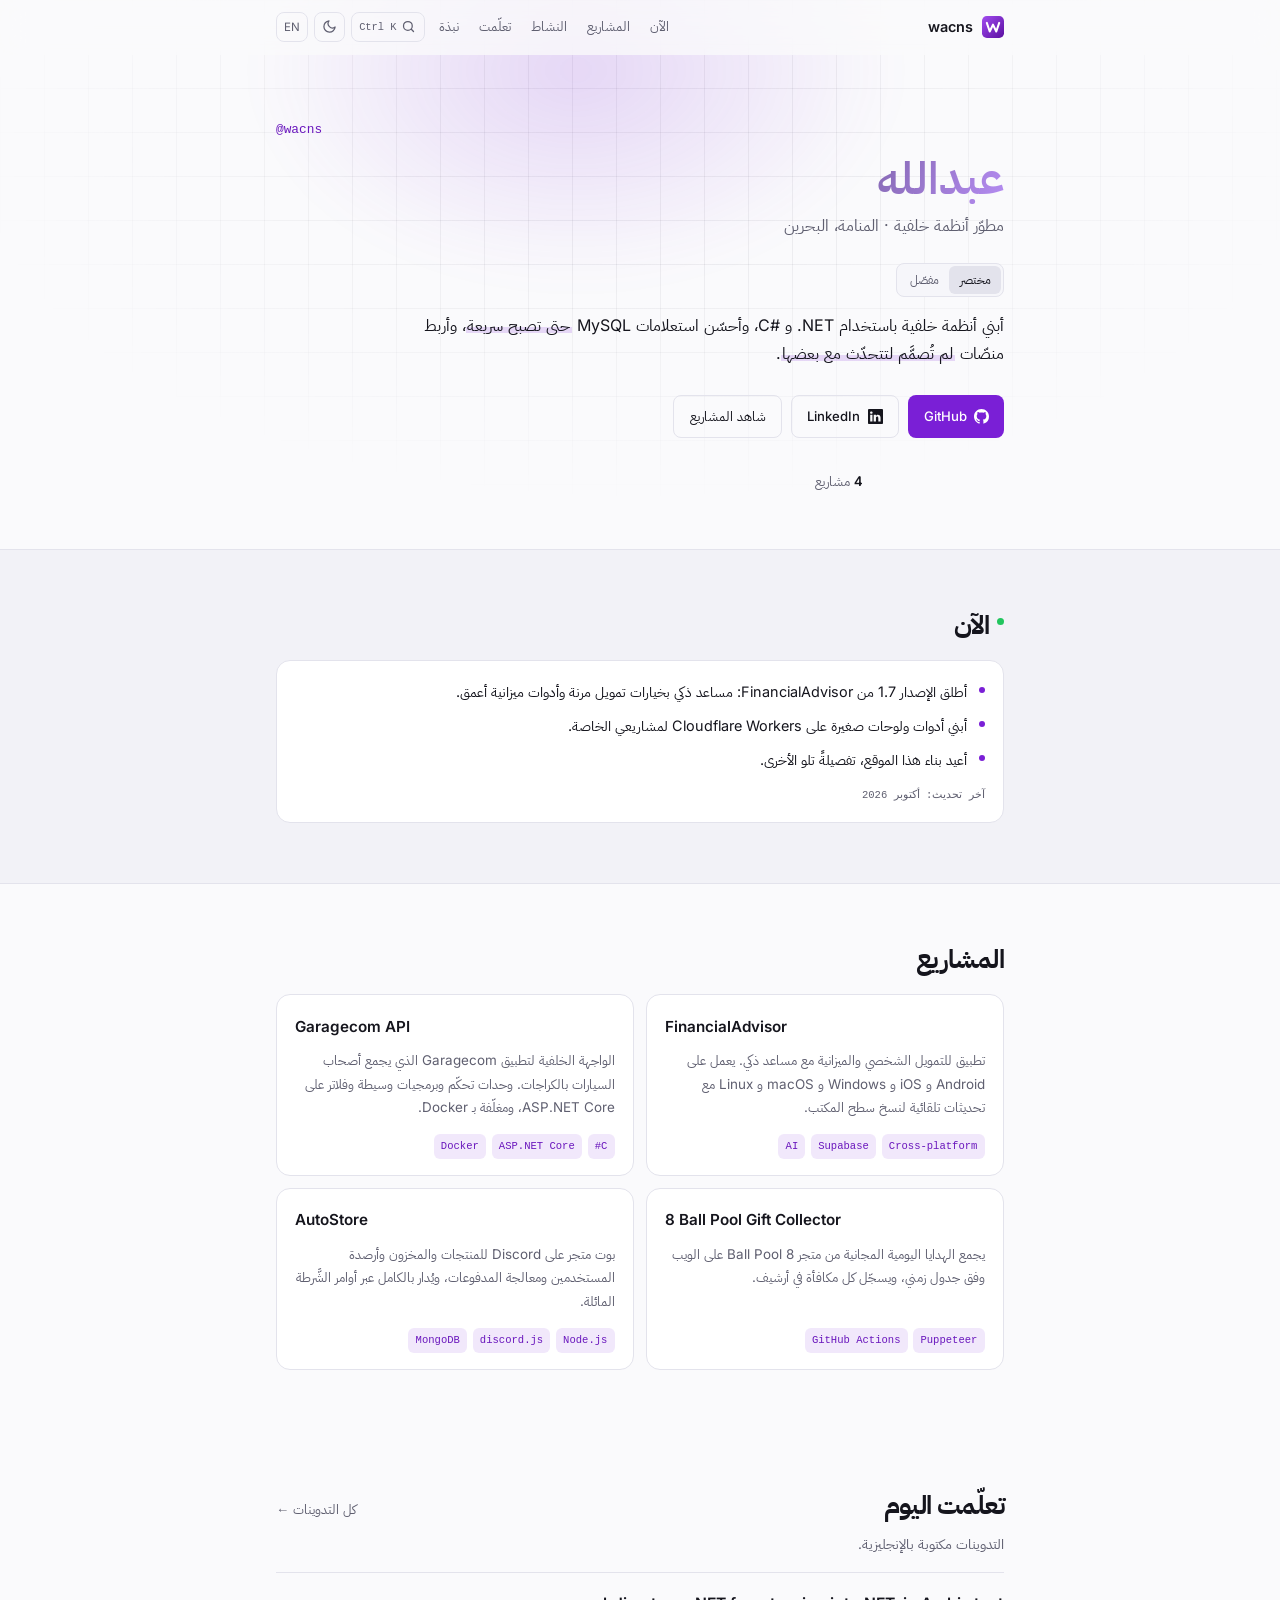
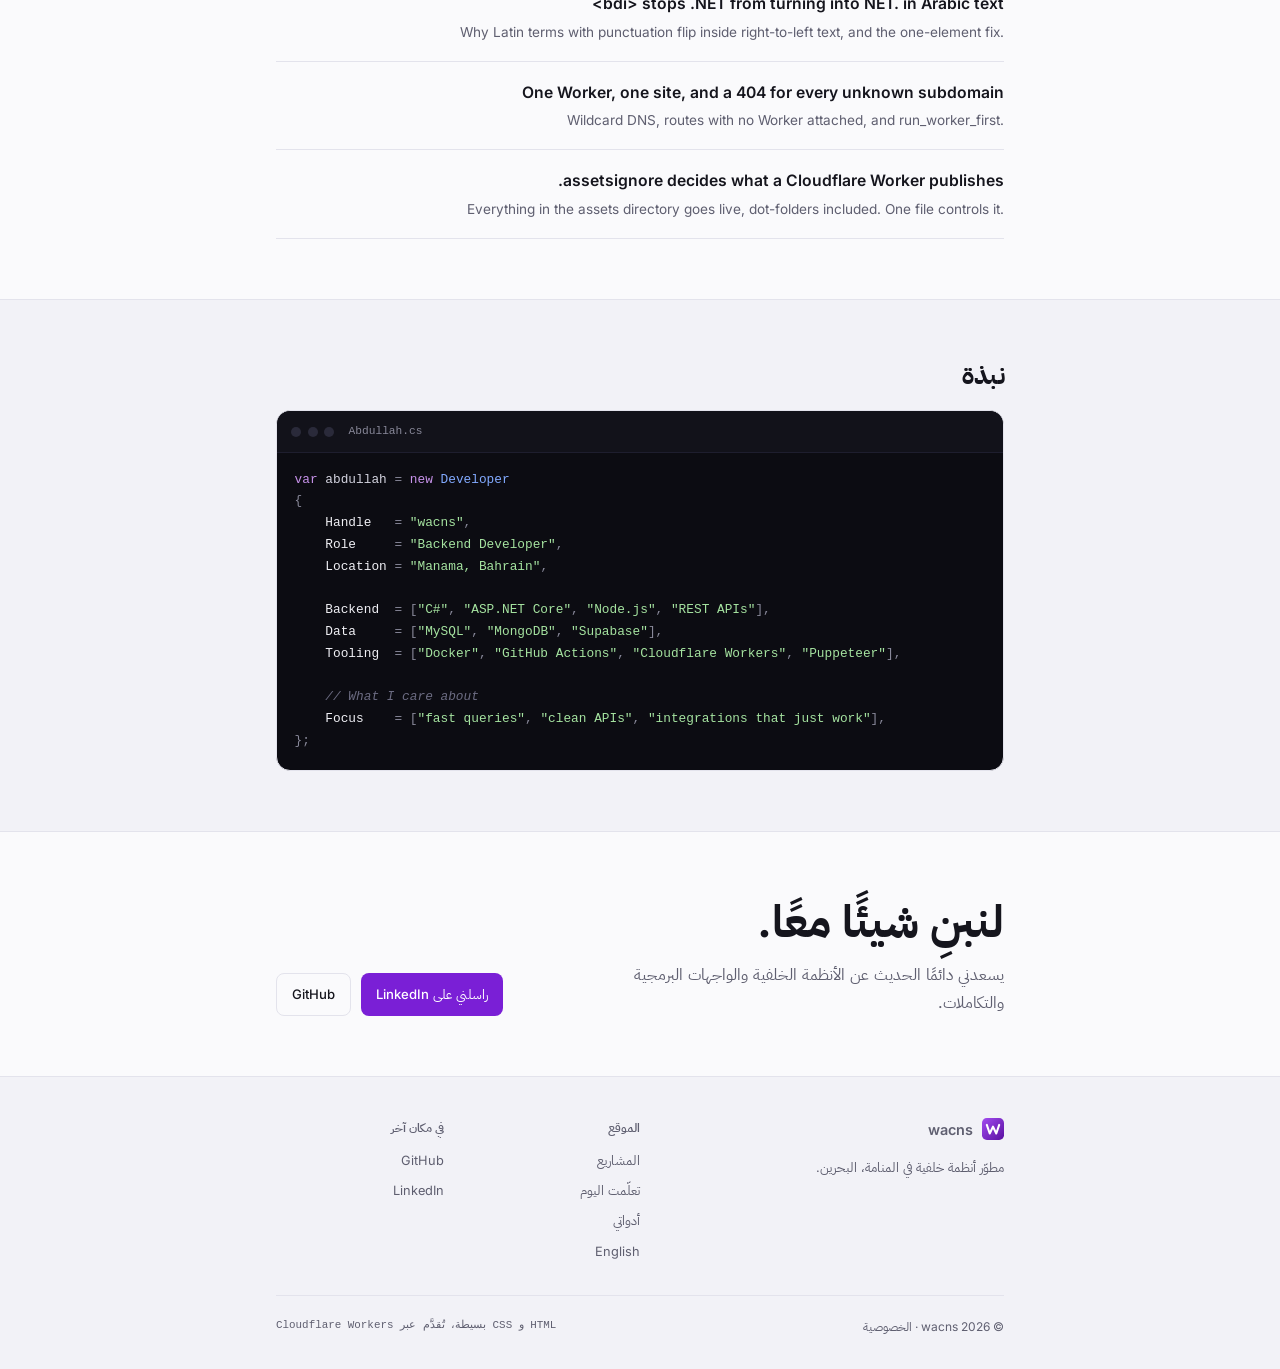
==== commit d3df8cc1: "Temporarily load Google Analytics without the consent banner" ====
--- a/ar/index.html
+++ b/ar/index.html
@@ -226,6 +226,6 @@
     </div>
   </section>
 
-  <script src="/assets/site.js?v=14782c48eb" defer></script>
+  <script src="/assets/site.js?v=b5a82e22a1" defer></script>
 </body>
 </html>
